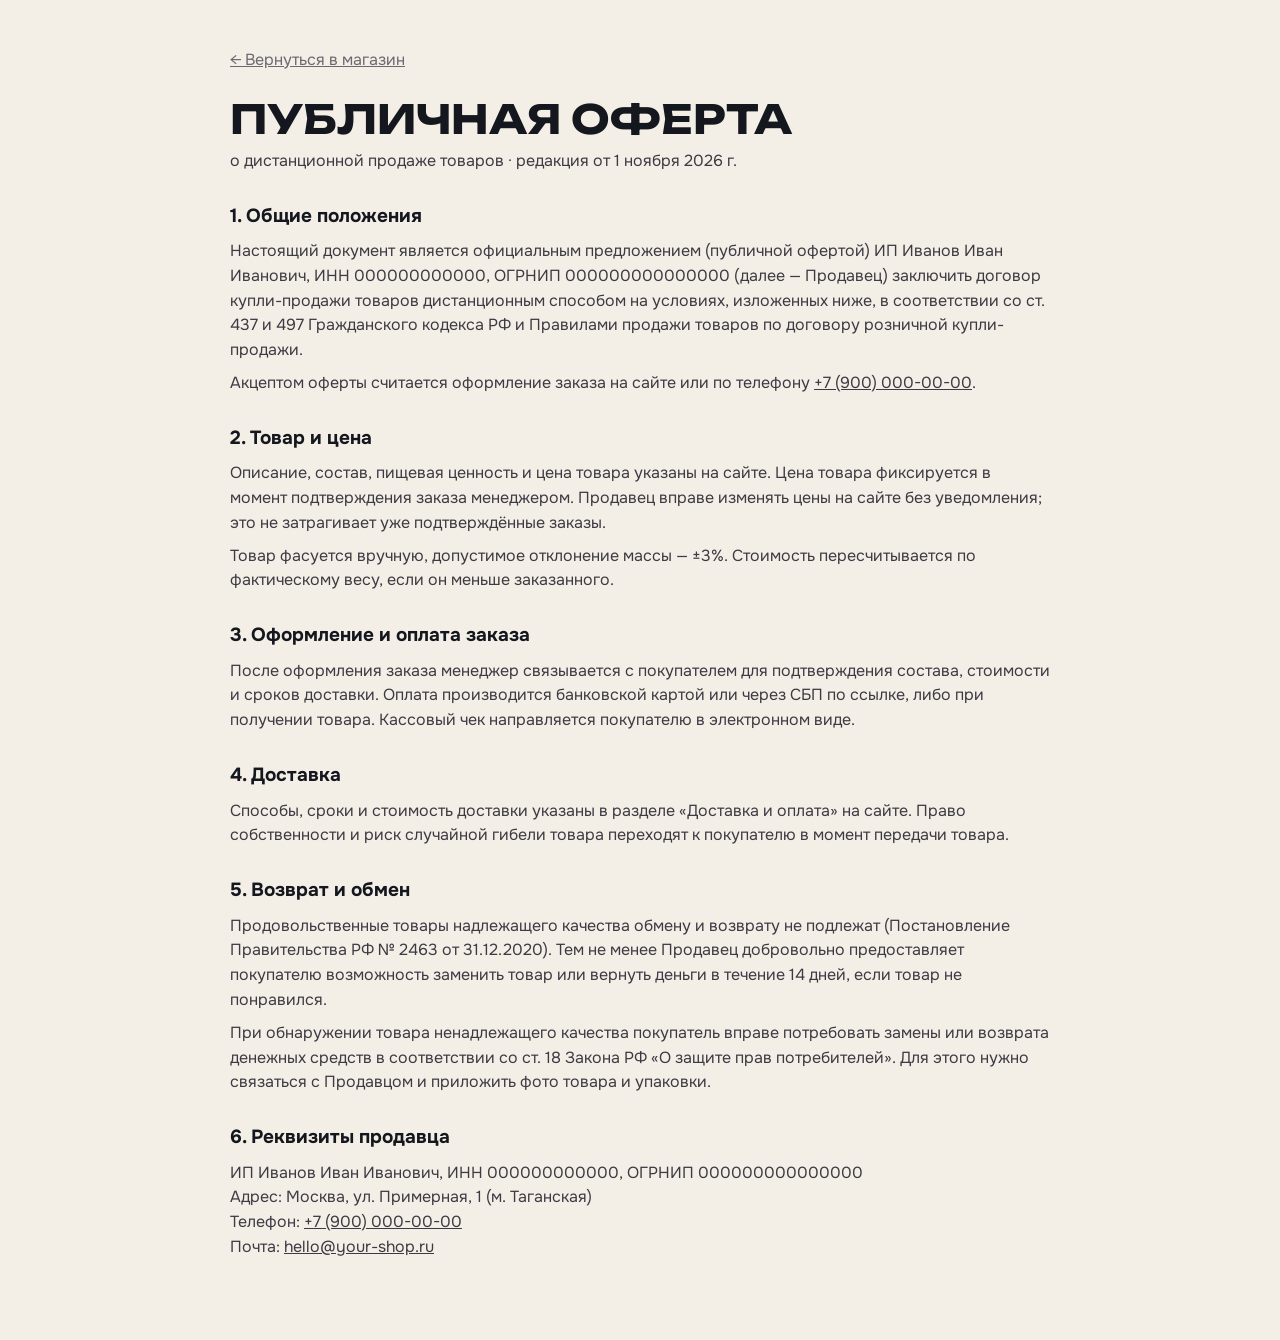
==== offer.html @ ad1f473f "Add files via upload" ====
<!doctype html>
<html lang="ru">
<head>
  <meta charset="utf-8">
  <meta name="viewport" content="width=device-width, initial-scale=1">
  <title>Публичная оферта — Cosmo</title>
  <link href="https://fonts.googleapis.com/css2?family=Unbounded:wght@700&family=Onest:wght@400;600;700&display=swap" rel="stylesheet">
  <link rel="stylesheet" href="style.css">
</head>
<body>
  <main class="doc container container--narrow">
    <a class="back" href="index.html">← Вернуться в магазин</a>
    <h1>Публичная оферта</h1>
    <p class="muted">о дистанционной продаже товаров · редакция от 1 ноября 2026 г.</p>

    <h2>1. Общие положения</h2>
    <p>Настоящий документ является официальным предложением (публичной офертой) <span data-shop="legal"></span> (далее — Продавец) заключить договор купли-продажи товаров дистанционным способом на условиях, изложенных ниже, в соответствии со ст. 437 и 497 Гражданского кодекса РФ и Правилами продажи товаров по договору розничной купли-продажи.</p>
    <p>Акцептом оферты считается оформление заказа на сайте или по телефону <a data-shop="phone" data-shop-href="phoneHref"></a>.</p>

    <h2>2. Товар и цена</h2>
    <p>Описание, состав, пищевая ценность и цена товара указаны на сайте. Цена товара фиксируется в момент подтверждения заказа менеджером. Продавец вправе изменять цены на сайте без уведомления; это не затрагивает уже подтверждённые заказы.</p>
    <p>Товар фасуется вручную, допустимое отклонение массы — ±3%. Стоимость пересчитывается по фактическому весу, если он меньше заказанного.</p>

    <h2>3. Оформление и оплата заказа</h2>
    <p>После оформления заказа менеджер связывается с покупателем для подтверждения состава, стоимости и сроков доставки. Оплата производится банковской картой или через СБП по ссылке, либо при получении товара. Кассовый чек направляется покупателю в электронном виде.</p>

    <h2>4. Доставка</h2>
    <p>Способы, сроки и стоимость доставки указаны в разделе «Доставка и оплата» на сайте. Право собственности и риск случайной гибели товара переходят к покупателю в момент передачи товара.</p>

    <h2>5. Возврат и обмен</h2>
    <p>Продовольственные товары надлежащего качества обмену и возврату не подлежат (Постановление Правительства РФ № 2463 от 31.12.2020). Тем не менее Продавец добровольно предоставляет покупателю возможность заменить товар или вернуть деньги в течение 14 дней, если товар не понравился.</p>
    <p>При обнаружении товара ненадлежащего качества покупатель вправе потребовать замены или возврата денежных средств в соответствии со ст. 18 Закона РФ «О защите прав потребителей». Для этого нужно связаться с Продавцом и приложить фото товара и упаковки.</p>

    <h2>6. Реквизиты продавца</h2>
    <p><span data-shop="legal"></span><br>Адрес: <span data-shop="address"></span><br>Телефон: <a data-shop="phone" data-shop-href="phoneHref"></a><br>Почта: <a data-shop="email" data-shop-href="email"></a></p>
  </main>
  <script src="shop.js"></script>
</body>
</html>
---- style.css ----
/* Cosmo: ночное небо на первом экране и в акцентных блоках, тёплый кремовый фон для каталога,
   цвет кураги — единственный яркий акцент. Буквы «О» в названии — планеты-фотографии. */
:root {
  --space: #0b0d18;
  --space-2: #161a2c;
  --cream: #f4efe6;
  --cream-2: #ebe3d5;
  --paper: #fffdf9;
  --ink: #15171f;
  --muted: #6b6871;
  --muted-on-space: #a4a6b8;
  --line: #ddd3c2;
  --line-on-space: rgba(244, 239, 230, .14);
  --accent: #f08a24;
  --accent-deep: #d8700c;
  --accent-ink: #231202;
  --danger: #c2412d;
  --display: Unbounded, "Arial Black", Arial, sans-serif;
  --body: Onest, "Segoe UI", Arial, sans-serif;
  --radius: 18px;
  --shadow: 0 1px 2px rgba(21, 23, 31, .05), 0 10px 30px rgba(21, 23, 31, .07);
}

* { box-sizing: border-box; margin: 0; padding: 0; }
html { scroll-behavior: smooth; scroll-padding-top: 80px; }
body { font-family: var(--body); background: var(--cream); color: var(--ink); line-height: 1.55; -webkit-font-smoothing: antialiased; }
a { color: inherit; }
button, input, select, textarea { font: inherit; color: inherit; }
img { max-width: 100%; display: block; }
h1, h2, h3 { text-wrap: balance; }
.container { width: min(1240px, 100% - 32px); margin-inline: auto; }
.container--narrow { width: min(820px, 100% - 32px); }
.muted { color: var(--muted); }
.eyebrow { font-family: var(--display); font-size: 11px; font-weight: 700; letter-spacing: .16em; text-transform: uppercase; color: var(--accent-deep); margin-bottom: 14px; }
.h-display { font-family: var(--display); font-weight: 700; text-transform: uppercase; letter-spacing: -.02em; line-height: 1.02; font-size: clamp(30px, 4.6vw, 60px); margin-bottom: 32px; }
.hint { font-size: 13px; color: var(--muted); text-align: center; }
.hint--left { text-align: left; margin-top: 6px; }
:focus-visible { outline: 2px solid var(--accent); outline-offset: 3px; }

/* Кнопки и поля */
.btn { display: inline-flex; align-items: center; justify-content: center; gap: 8px; padding: 15px 26px; border-radius: 999px; border: 1.5px solid transparent; font-family: var(--display); font-size: 13px; font-weight: 700; letter-spacing: .04em; text-transform: uppercase; cursor: pointer; text-decoration: none; transition: background .2s, color .2s, border-color .2s, transform .2s; }
.btn:active { transform: scale(.98); }
.btn--accent, .btn--primary { background: var(--accent); color: var(--accent-ink); }
.btn--accent:hover, .btn--primary:hover { background: var(--accent-deep); color: #fff; }
.btn--accent:disabled, .btn--primary:disabled { opacity: .45; cursor: not-allowed; }
.btn--line { border-color: var(--line-on-space); color: var(--cream); }
.btn--line:hover { border-color: var(--cream); }
.btn--dark { background: var(--ink); color: var(--cream); }
.btn--dark:hover { background: var(--space-2); }
.btn--sm { padding: 10px 16px; font-size: 11px; }
.btn--block { width: 100%; }
.icon-btn { border: 0; background: var(--cream-2); width: 38px; height: 38px; border-radius: 50%; cursor: pointer; font-size: 14px; }
.icon-btn:hover { background: var(--line); }
.input { width: 100%; padding: 12px 14px; border: 1.5px solid var(--line); border-radius: 12px; background: var(--paper); outline: none; font-weight: 500; transition: border-color .2s; }
.input:focus { border-color: var(--ink); }
.input.invalid { border-color: var(--danger); }

/* Звёздное небо — несколько слоёв точек, без картинок */
.stars { position: absolute; inset: 0; pointer-events: none; opacity: .8;
  background-image:
    radial-gradient(1.2px 1.2px at 12% 18%, #fff 50%, transparent 51%),
    radial-gradient(1px 1px at 28% 72%, #fff 50%, transparent 51%),
    radial-gradient(1.4px 1.4px at 44% 34%, #ffe7c9 50%, transparent 51%),
    radial-gradient(1px 1px at 63% 12%, #fff 50%, transparent 51%),
    radial-gradient(1.6px 1.6px at 78% 58%, #fff 50%, transparent 51%),
    radial-gradient(1px 1px at 91% 26%, #ffe7c9 50%, transparent 51%),
    radial-gradient(1px 1px at 6% 88%, #fff 50%, transparent 51%),
    radial-gradient(1.2px 1.2px at 52% 92%, #fff 50%, transparent 51%);
  background-size: 420px 420px; animation: twinkle 6s ease-in-out infinite alternate; }
@keyframes twinkle { to { opacity: .45; } }

/* Шапка */
.header { position: sticky; top: 0; z-index: 20; background: rgba(11, 13, 24, .88); backdrop-filter: blur(12px); color: var(--cream); border-bottom: 1px solid var(--line-on-space); }
.header__inner { display: flex; align-items: center; gap: 28px; height: 70px; }
.logo { display: flex; align-items: center; gap: 10px; font-family: var(--display); font-weight: 900; font-size: 22px; letter-spacing: -.02em; text-decoration: none; text-transform: uppercase; }
.logo svg { width: 30px; height: 30px; color: var(--accent); }
.nav { display: flex; gap: 26px; margin-left: auto; font-family: var(--display); font-size: 11px; font-weight: 700; letter-spacing: .1em; text-transform: uppercase; }
.nav a { text-decoration: none; color: var(--muted-on-space); transition: color .2s; }
.nav a:hover { color: var(--cream); }
.header__tg { display: grid; place-items: center; width: 42px; height: 42px; border-radius: 50%; border: 1.5px solid var(--line-on-space); color: var(--cream); }
.header__tg:hover { border-color: var(--cream); }
.header__tg svg { width: 18px; height: 18px; }
.cart-btn { position: relative; padding: 12px 20px; border-radius: 999px; border: 0; background: var(--accent); color: var(--accent-ink); font-family: var(--display); font-size: 12px; font-weight: 700; letter-spacing: .04em; text-transform: uppercase; cursor: pointer; white-space: nowrap; }
.cart-btn:hover { background: var(--accent-deep); color: #fff; }
.cart-btn__count { position: absolute; top: -6px; right: -6px; min-width: 22px; height: 22px; padding: 0 6px; border-radius: 11px; background: var(--cream); color: var(--ink); font-size: 11px; display: grid; place-items: center; }
.cart-btn__count[hidden] { display: none; }
.cart-btn.bump { animation: bump .35s; }
@keyframes bump { 50% { transform: scale(1.08); } }

/* Первый экран */
.hero { position: relative; overflow: hidden; background: radial-gradient(ellipse 70% 60% at 50% 45%, #1d2140 0%, var(--space) 70%); color: var(--cream); padding-block: 56px 64px; }
.hero__inner { position: relative; display: flex; flex-direction: column; align-items: center; text-align: center; }
.hero__kicker { font-family: var(--display); font-size: 12px; font-weight: 700; letter-spacing: .2em; text-transform: uppercase; color: var(--accent); }
.hero__word { font-family: var(--display); font-weight: 900; font-size: clamp(56px, 19vw, 280px); line-height: .9; letter-spacing: -.05em; display: flex; align-items: center; justify-content: center; margin: 18px 0 6px; }
.planet { position: relative; display: inline-block; width: .78em; height: .78em; margin: 0 .03em; }
.planet img { width: 100%; height: 100%; object-fit: cover; border-radius: 50%; box-shadow: inset -.08em -.08em .2em rgba(0, 0, 0, .5), 0 0 .3em rgba(240, 138, 36, .35); }
.planet::after { content: ''; position: absolute; inset: 0; border-radius: 50%; background: radial-gradient(circle at 32% 28%, rgba(255, 255, 255, .28), transparent 45%), radial-gradient(circle at 70% 75%, rgba(0, 0, 0, .45), transparent 60%); }
.orbit { position: absolute; left: 50%; top: 50%; width: 1.5em; height: .42em; border: 2px solid rgba(244, 239, 230, .5); border-radius: 50%; transform: translate(-50%, -50%) rotate(-18deg); pointer-events: none; }
.orbit::before { content: ''; position: absolute; width: .08em; height: .08em; border-radius: 50%; background: var(--accent); box-shadow: 0 0 .1em var(--accent); top: -.04em; left: 50%; animation: moon 7s linear infinite; offset-path: ellipse(50% 50% at 50% 50%); offset-distance: 0%; }
.planet--b .orbit { transform: translate(-50%, -50%) rotate(16deg); }
.planet--b .orbit::before { animation-duration: 9s; animation-direction: reverse; }
@keyframes moon { to { offset-distance: 100%; } }
.planet--a { animation: drift 8s ease-in-out infinite; }
.planet--b { animation: drift 8s ease-in-out -4s infinite; }
@keyframes drift { 50% { transform: translateY(-.04em) rotate(4deg); } }
.hero__outline { font-family: var(--display); font-weight: 700; text-transform: uppercase; font-size: clamp(22px, 5.4vw, 72px); line-height: 1; letter-spacing: -.01em; color: transparent; -webkit-text-stroke: 1.5px rgba(244, 239, 230, .85); }
.hero__bottom { display: grid; grid-template-columns: 1.2fr 1fr; gap: 40px; align-items: end; width: 100%; margin-top: 56px; text-align: left; }
.hero__lead { color: var(--muted-on-space); font-size: 17px; max-width: 520px; }
.hero__actions { display: flex; flex-wrap: wrap; gap: 12px; justify-content: flex-end; }

/* Бегущая строка */
.ticker { background: var(--accent); color: var(--accent-ink); overflow: hidden; border-block: 1px solid var(--accent-deep); }
.ticker__track { display: flex; width: max-content; animation: ticker 40s linear infinite; }
.ticker span { font-family: var(--display); font-weight: 700; font-size: clamp(16px, 2vw, 22px); text-transform: uppercase; letter-spacing: .02em; padding-block: 14px; white-space: nowrap; }
@keyframes ticker { to { transform: translateX(-50%); } }

/* Секции */
.section { position: relative; padding-block: 96px; }
.section--tight { padding-top: 24px; }
.section--cream { background: var(--cream); }
.section--space { background: var(--space); color: var(--cream); overflow: hidden; }
.section--space .muted { color: var(--muted-on-space); }
.section--space .eyebrow { color: var(--accent); }
.section--accent { background: var(--accent); color: var(--accent-ink); }
.section--accent .eyebrow { color: var(--accent-ink); opacity: .7; }
.section__head { display: flex; justify-content: space-between; align-items: flex-end; gap: 20px; flex-wrap: wrap; }
.section__head .h-display { margin-bottom: 0; }
.tools { display: flex; gap: 10px; flex-wrap: wrap; }
.tools #search { width: 260px; }
.tools #sort { width: 190px; }

/* Разделы-«галактики» */
.worlds { display: grid; grid-template-columns: repeat(3, 1fr); gap: 20px; }
.world { position: relative; display: flex; flex-direction: column; text-align: left; border: 0; padding: 0; background: var(--cream-2); border-radius: var(--radius); overflow: hidden; cursor: pointer; }
.world img { width: 100%; aspect-ratio: 4 / 3; object-fit: cover; transition: transform .5s; }
.world:hover img { transform: scale(1.05); }
.world__body { display: flex; flex-direction: column; gap: 6px; padding: 20px 22px 24px; }
.world__body b { font-family: var(--display); font-size: 20px; text-transform: uppercase; letter-spacing: -.01em; }
.world__body small { color: var(--muted); font-size: 14px; }
.world__arrow { position: absolute; top: 14px; right: 14px; width: 42px; height: 42px; border-radius: 50%; background: var(--cream); display: grid; place-items: center; font-size: 18px; transition: background .2s, color .2s; }
.world:hover .world__arrow { background: var(--accent); color: var(--accent-ink); }

/* Каталог */
.chips { display: flex; gap: 8px; flex-wrap: wrap; margin: 28px 0; }
.chip { padding: 10px 18px; border-radius: 999px; border: 1.5px solid var(--line); background: transparent; font-family: var(--display); font-size: 11px; font-weight: 700; letter-spacing: .06em; text-transform: uppercase; cursor: pointer; transition: .2s; }
.chip:hover { border-color: var(--ink); }
.chip.active { background: var(--ink); border-color: var(--ink); color: var(--cream); }
.grid { display: grid; grid-template-columns: repeat(auto-fill, minmax(260px, 1fr)); gap: 20px; }
.card { background: var(--paper); border-radius: var(--radius); display: flex; flex-direction: column; overflow: hidden; box-shadow: var(--shadow); }
.card__img { position: relative; display: block; border: 0; padding: 0; cursor: pointer; background: var(--cream-2); overflow: hidden; }
.card__img img { width: 100%; aspect-ratio: 1; object-fit: cover; transition: transform .5s; }
.card:hover .card__img img { transform: scale(1.05); }
.tag { position: absolute; top: 12px; left: 12px; padding: 5px 11px; border-radius: 999px; background: var(--paper); font-family: var(--display); font-size: 10px; font-weight: 700; letter-spacing: .06em; text-transform: uppercase; }
.tag--hit { background: var(--accent); color: var(--accent-ink); }
.tag--new { background: var(--space); color: var(--cream); }
.tag--gift { background: var(--paper); color: var(--ink); }
.tag--inline { position: static; align-self: flex-start; margin-bottom: -2px; }
.card__body { padding: 16px 18px 18px; display: flex; flex-direction: column; gap: 10px; flex: 1; }
.card__title { border: 0; background: none; padding: 0; text-align: left; font-size: 17px; font-weight: 700; cursor: pointer; line-height: 1.3; }
.card__title:hover { color: var(--accent-deep); }
.card__origin { font-size: 13px; color: var(--muted); margin-top: -6px; flex: 1; }
.weights { display: flex; gap: 6px; }
.weight { flex: 1; padding: 7px 0; border-radius: 999px; border: 1.5px solid var(--line); background: none; font-size: 13px; font-weight: 600; cursor: pointer; text-align: center; }
.weight:hover { border-color: var(--muted); }
.weight.active { border-color: var(--ink); background: var(--ink); color: var(--cream); }
.weight--static { cursor: default; color: var(--muted); }
.card__foot { display: flex; align-items: center; justify-content: space-between; gap: 10px; }
.price { font-family: var(--display); font-size: 20px; font-weight: 700; line-height: 1.2; font-variant-numeric: tabular-nums; }
.price small { display: block; font-family: var(--body); font-size: 12px; font-weight: 500; color: var(--muted); }
.empty { grid-column: 1 / -1; text-align: center; color: var(--muted); padding: 40px 0; }

/* Как мы работаем — реальная последовательность, поэтому шаги пронумерованы */
.how { display: grid; grid-template-columns: 1fr 1.1fr; gap: 56px; align-items: start; }
.how__lead { font-size: 18px; max-width: 460px; }
.steps { list-style: none; counter-reset: step; display: grid; gap: 4px; }
.steps li { counter-increment: step; display: grid; grid-template-columns: 72px 1fr; gap: 4px 16px; padding: 22px 0; border-top: 1.5px solid rgba(35, 18, 2, .2); }
.steps li::before { content: '0' counter(step); grid-row: span 2; font-family: var(--display); font-size: 40px; font-weight: 900; line-height: 1; }
.steps b { font-family: var(--display); font-size: 18px; text-transform: uppercase; }
.steps span { font-size: 15px; }

/* Цифры */
.stats { display: grid; grid-template-columns: repeat(4, 1fr); gap: 24px; position: relative; }
.stats div { display: flex; flex-direction: column; gap: 8px; padding-top: 20px; border-top: 1px solid var(--line-on-space); }
.stats b { font-family: var(--display); font-size: clamp(32px, 4.4vw, 56px); font-weight: 900; line-height: 1; color: var(--accent); white-space: nowrap; }
.stats span { color: var(--muted-on-space); }
.stats-band { padding-block: 80px; }

/* Подарки */
.split { display: grid; grid-template-columns: 1fr 1fr; gap: 56px; align-items: center; }
.split__img { width: 100%; aspect-ratio: 5 / 4; object-fit: cover; border-radius: var(--radius); background: var(--cream-2); }
.checks { list-style: none; margin: 22px 0 30px; display: grid; gap: 10px; }
.checks li { padding-left: 28px; position: relative; }
.checks li::before { content: ''; position: absolute; left: 2px; top: 7px; width: 11px; height: 11px; border-radius: 50%; background: var(--accent); box-shadow: 0 0 0 4px rgba(240, 138, 36, .2); }

/* Доставка */
.delivery { display: grid; grid-template-columns: repeat(2, 1fr); gap: 20px; }
.delivery__card { background: var(--paper); border-radius: var(--radius); padding: 26px; display: flex; flex-direction: column; gap: 6px; box-shadow: var(--shadow); }
.delivery__card h3 { font-family: var(--display); font-size: 17px; text-transform: uppercase; }
.delivery__card p { color: var(--muted); flex: 1; }
.pay { margin-top: 20px; padding: 26px; border: 1.5px dashed var(--line); border-radius: var(--radius); }
.pay h3 { font-family: var(--display); font-size: 17px; text-transform: uppercase; margin-bottom: 6px; }
.pay p { color: var(--muted); max-width: 820px; }

/* Вопросы */
.faq { border-bottom: 1.5px solid var(--line); }
.faq summary { cursor: pointer; list-style: none; padding: 22px 48px 22px 0; font-weight: 700; font-size: 18px; position: relative; }
.faq summary::-webkit-details-marker { display: none; }
.faq summary::after { content: '+'; position: absolute; right: 0; top: 50%; translate: 0 -50%; width: 34px; height: 34px; border-radius: 50%; border: 1.5px solid var(--line); display: grid; place-items: center; font-size: 20px; font-weight: 400; transition: transform .2s, background .2s; }
.faq[open] summary::after { transform: rotate(45deg); background: var(--accent); border-color: var(--accent); }
.faq p { color: var(--muted); padding-bottom: 22px; max-width: 680px; }

/* Контакты и подвал */
.contacts { position: relative; display: grid; grid-template-columns: 1fr 1fr; gap: 48px; align-items: start; }
.contacts .h-display { margin-bottom: 16px; }
.contacts .btn { margin-top: 28px; }
.contacts__list { list-style: none; display: grid; gap: 14px; }
.contacts__list li { display: grid; grid-template-columns: 140px 1fr; gap: 12px; padding-bottom: 14px; border-bottom: 1px solid var(--line-on-space); }
.contacts__list span { color: var(--muted-on-space); }
.contacts__list a { color: var(--cream); font-weight: 700; }
.footer { background: var(--space); color: var(--muted-on-space); font-size: 13px; padding-block: 0 28px; overflow: hidden; }
.footer__word { font-family: var(--display); font-weight: 900; font-size: clamp(80px, 24vw, 340px); line-height: .8; letter-spacing: -.05em; color: transparent; -webkit-text-stroke: 1.5px rgba(244, 239, 230, .18); text-align: center; margin-bottom: 28px; user-select: none; }
.footer__inner { display: flex; flex-wrap: wrap; justify-content: space-between; gap: 8px 24px; border-top: 1px solid var(--line-on-space); padding-top: 20px; }
.footer a { color: var(--cream); }

/* Корзина */
.overlay { position: fixed; inset: 0; background: rgba(11, 13, 24, .55); z-index: 30; }
.drawer { position: fixed; top: 0; right: 0; bottom: 0; width: min(440px, 100%); background: var(--cream); z-index: 40; display: flex; flex-direction: column; transform: translateX(100%); transition: transform .3s ease; visibility: hidden; }
.drawer.open { transform: none; visibility: visible; }
.drawer__head { display: flex; justify-content: space-between; align-items: center; padding: 20px; border-bottom: 1px solid var(--line); }
.drawer__head h2 { font-family: var(--display); font-size: 22px; text-transform: uppercase; }
.free-ship { padding: 14px 20px; font-size: 14px; color: var(--muted); }
.free-ship__bar { height: 5px; border-radius: 3px; background: var(--line); margin-top: 8px; overflow: hidden; }
.free-ship__bar i { display: block; height: 100%; background: var(--accent); transition: width .3s; }
.cart-list { list-style: none; flex: 1; overflow-y: auto; padding: 0 20px; }
.cart-item { display: grid; grid-template-columns: 64px 1fr auto; gap: 14px; align-items: center; padding: 14px 0; border-bottom: 1px solid var(--line); }
.cart-item__img { width: 64px; height: 64px; border-radius: 50%; object-fit: cover; background: var(--cream-2); }
.cart-item__title { font-weight: 700; line-height: 1.3; }
.cart-item__meta { font-size: 13px; color: var(--muted); }
.qty { display: flex; align-items: center; gap: 8px; margin-top: 6px; }
.qty span { min-width: 18px; text-align: center; font-weight: 700; }
.qty button { width: 28px; height: 28px; border-radius: 50%; border: 1.5px solid var(--line); background: var(--paper); cursor: pointer; font-weight: 700; }
.cart-item__price { font-weight: 800; text-align: right; white-space: nowrap; }
.cart-item__remove { display: block; margin: 6px 0 0 auto; border: 0; background: none; color: var(--muted); font-size: 12px; cursor: pointer; text-decoration: underline; }
.cart-empty { text-align: center; color: var(--muted); padding: 60px 0; }
.drawer__foot { padding: 20px; border-top: 1px solid var(--line); display: grid; gap: 10px; }
.total { display: flex; justify-content: space-between; align-items: baseline; font-size: 17px; }
.total b { font-family: var(--display); font-size: 22px; }

/* Модальные окна */
.modal { position: fixed; inset: 0; z-index: 50; background: rgba(11, 13, 24, .6); display: grid; place-items: center; padding: 16px; overflow-y: auto; }
.modal[hidden] { display: none; }
.modal__box { position: relative; background: var(--cream); border-radius: 24px; padding: 28px; width: min(500px, 100%); display: flex; flex-direction: column; gap: 14px; }
.modal__box--wide { width: min(940px, 100%); padding: 0; overflow: hidden; }
.modal__box h2 { font-family: var(--display); font-size: 24px; text-transform: uppercase; letter-spacing: -.01em; line-height: 1.1; }
.modal__close { position: absolute; top: 14px; right: 14px; z-index: 1; }
.pm { display: grid; grid-template-columns: 1fr 1fr; }
.pm__img { width: 100%; height: 100%; min-height: 320px; object-fit: cover; background: var(--cream-2); }
.pm__info { padding: 34px 30px 30px; display: flex; flex-direction: column; gap: 12px; }
.pm__info h2 { padding-right: 32px; }
.pm__info .card__origin { margin-top: -6px; flex: 0; }
.specs { display: grid; grid-template-columns: auto 1fr; gap: 6px 16px; font-size: 14px; }
.specs dt { color: var(--muted); }
.nutrition { display: grid; grid-template-columns: repeat(4, 1fr); gap: 8px; text-align: center; }
.nutrition div { background: var(--cream-2); border-radius: 12px; padding: 10px 4px; }
.nutrition b { display: block; font-family: var(--display); font-size: 17px; }
.nutrition span { font-size: 12px; color: var(--muted); }

.field { display: flex; flex-direction: column; gap: 6px; font-weight: 600; font-size: 14px; border: 0; }
.field[hidden] { display: none; }
.field legend { margin-bottom: 6px; }
.field__link { font-size: 13px; font-weight: 600; color: var(--accent-deep); }
.field__link[hidden] { display: none; }
.radio { display: grid; grid-template-columns: auto 1fr auto; align-items: center; gap: 10px; padding: 12px 14px; border: 1.5px solid var(--line); border-radius: 14px; margin-bottom: 6px; cursor: pointer; font-weight: 500; }
.radio:has(input:checked) { border-color: var(--ink); background: var(--paper); }
.radio input { accent-color: var(--accent-deep); width: 18px; height: 18px; }
.radio b { display: block; font-size: 15px; }
.radio small { color: var(--muted); }
.radio em { font-style: normal; font-weight: 700; font-size: 14px; }
.summary { background: var(--cream-2); border-radius: 14px; padding: 14px 16px; font-size: 14px; }
.summary div { display: flex; justify-content: space-between; padding: 2px 0; }
.summary .summary__total { font-weight: 800; font-size: 17px; border-top: 1px solid var(--line); margin-top: 6px; padding-top: 8px; }
.consent { display: flex; gap: 10px; align-items: flex-start; font-size: 13px; color: var(--muted); cursor: pointer; padding: 4px; border-radius: 8px; }
.consent input { accent-color: var(--accent-deep); width: 18px; height: 18px; flex-shrink: 0; margin-top: 1px; }
.consent.invalid { outline: 1.5px solid var(--danger); }
.form-error { color: var(--danger); font-size: 14px; font-weight: 600; }
.success { text-align: center; padding: 16px 0; display: flex; flex-direction: column; align-items: center; gap: 12px; }
.success svg { width: 64px; height: 64px; fill: none; stroke: var(--accent-deep); stroke-width: 1.6; stroke-linecap: round; stroke-linejoin: round; }
.success p { color: var(--muted); margin-bottom: 8px; }

/* Служебное */
.demo-bar { background: var(--accent); color: var(--accent-ink); font-size: 13px; font-weight: 600; text-align: center; padding: 8px 16px; }
.demo-bar a { color: var(--accent-ink); }
.skip-link { position: absolute; left: 16px; top: -60px; z-index: 100; background: var(--ink); color: var(--cream); padding: 10px 16px; border-radius: 8px; font-weight: 700; }
.skip-link:focus { top: 12px; }
img.img-error { visibility: hidden; }
.card__img:has(.img-error), .pm__img.img-error { background: var(--cream-2); }

.mobile-cart { display: none; }
.toast { position: fixed; left: 50%; bottom: 24px; transform: translate(-50%, 16px); opacity: 0; visibility: hidden; background: var(--ink); color: var(--cream); padding: 12px 20px; border-radius: 999px; font-weight: 600; font-size: 14px; z-index: 60; transition: transform .25s, opacity .25s, visibility .25s; pointer-events: none; width: max-content; max-width: calc(100% - 32px); text-align: center; }
.toast.show { transform: translate(-50%, 0); opacity: 1; visibility: visible; }

/* Юридические страницы */
.doc { padding: 48px 0 72px; }
.doc h1 { font-family: var(--display); font-size: clamp(26px, 4vw, 40px); text-transform: uppercase; margin-bottom: 8px; line-height: 1.1; }
.doc h2 { font-size: 19px; font-weight: 700; margin: 28px 0 8px; }
.doc p, .doc li { color: #3d3a44; margin-bottom: 8px; }
.doc ul { padding-left: 22px; }
.doc .back { display: inline-block; margin-bottom: 24px; color: var(--muted); }
.notfound { min-height: 70vh; display: flex; flex-direction: column; justify-content: center; align-items: flex-start; gap: 8px; }
.notfound .btn { margin-top: 16px; }

@media (prefers-reduced-motion: reduce) {
  *, *::before, *::after { transition: none !important; animation: none !important; scroll-behavior: auto !important; }
}

/* Адаптив */
@media (max-width: 1060px) {
  .nav { display: none; }
  .header__inner { justify-content: space-between; }
  .header__tg { margin-left: auto; }
}
@media (max-width: 860px) {
  .section { padding-block: 64px; }
  .section--tight { padding-top: 16px; }
  .hero { padding-block: 40px 48px; }
  .hero__bottom { grid-template-columns: 1fr; gap: 24px; margin-top: 36px; text-align: center; justify-items: center; }
  .hero__actions { justify-content: center; }
  .worlds { grid-template-columns: 1fr; }
  .world { flex-direction: row; align-items: center; }
  .world img { width: 120px; aspect-ratio: 1; flex-shrink: 0; }
  .world__arrow { position: static; margin-right: 16px; flex-shrink: 0; }
  .world__body { flex: 1; min-width: 0; }
  .how, .split, .contacts, .pm { grid-template-columns: 1fr; gap: 32px; }
  .stats { grid-template-columns: repeat(2, 1fr); }
  .delivery { grid-template-columns: 1fr; }
  .pm__img { min-height: 0; aspect-ratio: 16 / 10; }
  .tools, .tools #search, .tools #sort { width: 100%; }
  .mobile-cart:not([hidden]) { position: fixed; left: 12px; right: 12px; bottom: 12px; z-index: 25; display: flex; justify-content: space-between; align-items: center; padding: 15px 20px; border: 0; border-radius: 999px; background: var(--accent); color: var(--accent-ink); font-weight: 600; box-shadow: 0 10px 30px rgba(11, 13, 24, .35); cursor: pointer; }
  body:has(.mobile-cart:not([hidden])) .footer { padding-bottom: 92px; }
  body:has(.mobile-cart:not([hidden])) .toast { bottom: 84px; }
}
@media (max-width: 520px) {
  .header__inner { gap: 10px; height: 62px; }
  .logo { font-size: 19px; }
  .cart-btn { padding: 11px 14px; }
  .hero__outline { -webkit-text-stroke-width: 1px; }
  .hero__actions .btn { width: 100%; }
  .world img { width: 96px; }
  .world__body b { font-size: 16px; }
  .grid { grid-template-columns: 1fr 1fr; gap: 12px; }
  .card__body { padding: 12px; }
  .card__title { font-size: 15px; }
  .weights { flex-wrap: wrap; }
  .weight { flex: 1 1 40%; }
  .card__foot { flex-direction: column; align-items: stretch; }
  .card .btn--sm { width: 100%; }
  .tag { top: 8px; left: 8px; font-size: 9px; }
  .price { font-size: 17px; }
  .steps li { grid-template-columns: 52px 1fr; }
  .steps li::before { font-size: 30px; }
  .stats { gap: 16px; }
  .contacts__list li { grid-template-columns: 1fr; gap: 2px; }
  .modal__box { padding: 22px 18px; }
  .modal__box--wide { padding: 0; }
  .pm__info { padding: 22px 18px; }
  .nutrition b { font-size: 14px; }
}
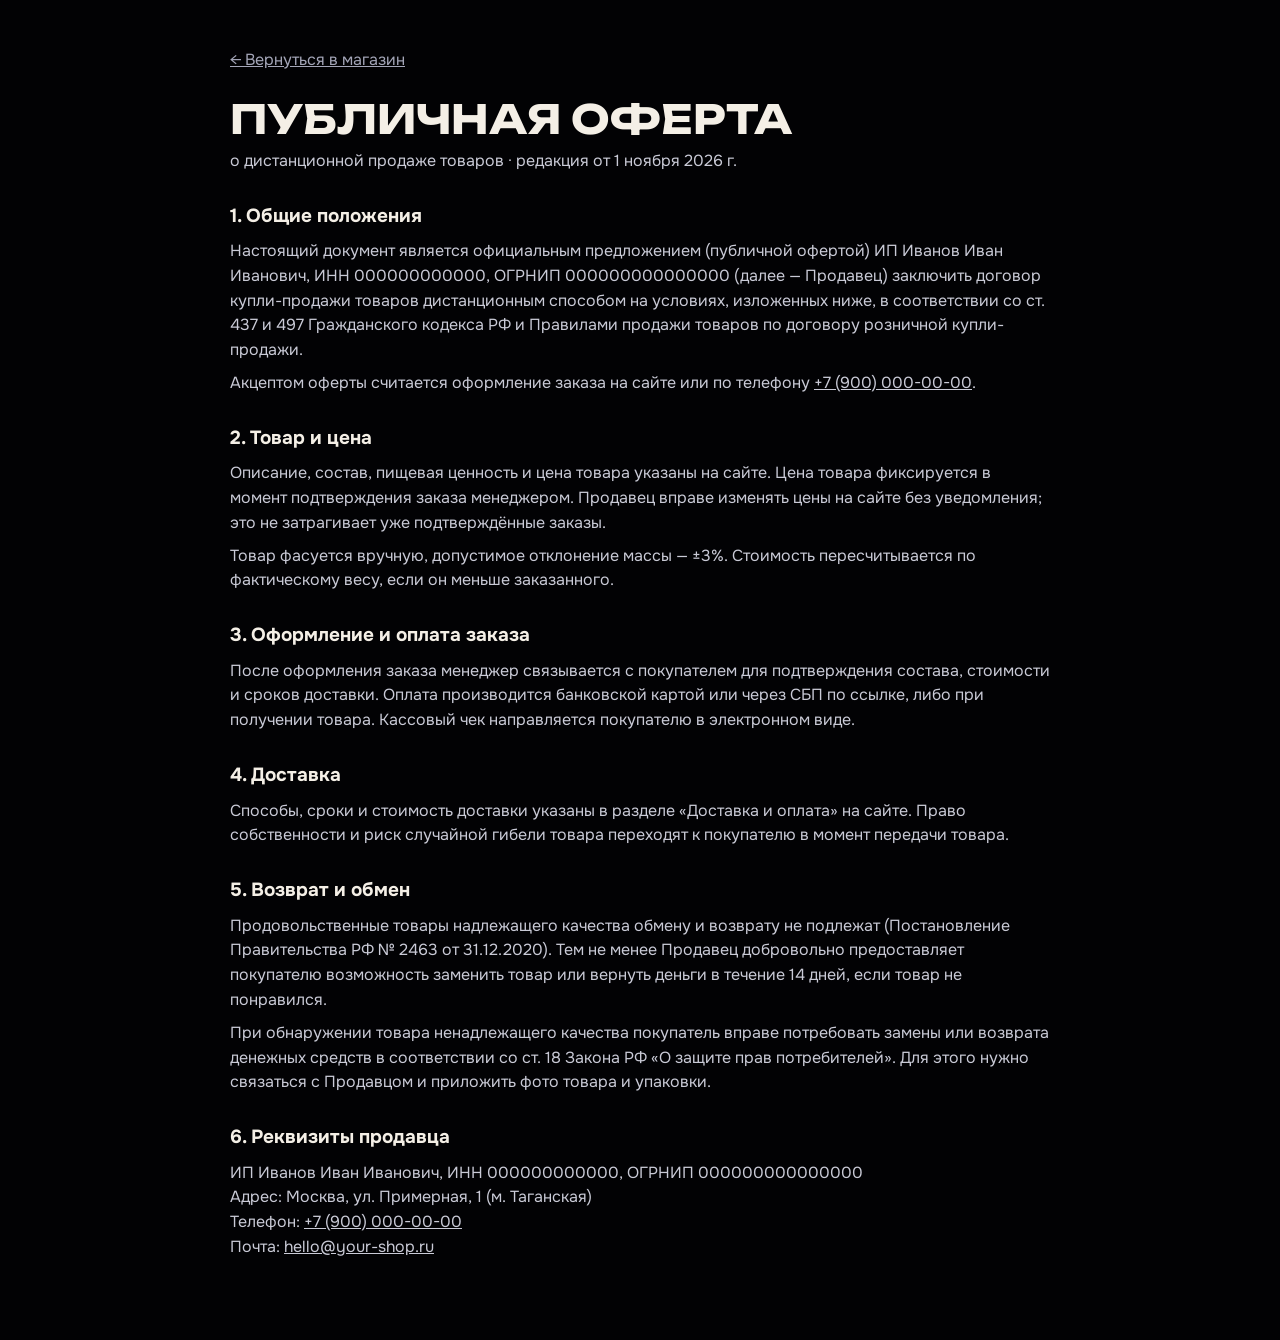
==== commit b6378cac: "Add files via upload" ====
--- a/offer.html
+++ b/offer.html
@@ -5,7 +5,8 @@
   <meta name="viewport" content="width=device-width, initial-scale=1">
   <title>Публичная оферта — Cosmo</title>
   <link href="https://fonts.googleapis.com/css2?family=Unbounded:wght@700&family=Onest:wght@400;600;700&display=swap" rel="stylesheet">
-  <link rel="stylesheet" href="style.css">
+  <script>try{if(localStorage.getItem("cosmo-theme")==="day")document.documentElement.dataset.theme="day"}catch(e){}</script>
+  <link rel="stylesheet" href="style.css?v=30">
 </head>
 <body>
   <main class="doc container container--narrow">
@@ -34,6 +35,6 @@
     <h2>6. Реквизиты продавца</h2>
     <p><span data-shop="legal"></span><br>Адрес: <span data-shop="address"></span><br>Телефон: <a data-shop="phone" data-shop-href="phoneHref"></a><br>Почта: <a data-shop="email" data-shop-href="email"></a></p>
   </main>
-  <script src="shop.js"></script>
+  <script src="shop.js?v=30"></script>
 </body>
 </html>
--- a/style.css
+++ b/style.css
@@ -1,367 +1,543 @@
-/* Cosmo: ночное небо на первом экране и в акцентных блоках, тёплый кремовый фон для каталога,
-   цвет кураги — единственный яркий акцент. Буквы «О» в названии — планеты-фотографии. */
-:root {
-  --space: #0b0d18;
-  --space-2: #161a2c;
-  --cream: #f4efe6;
-  --cream-2: #ebe3d5;
-  --paper: #fffdf9;
-  --ink: #15171f;
-  --muted: #6b6871;
-  --muted-on-space: #a4a6b8;
-  --line: #ddd3c2;
-  --line-on-space: rgba(244, 239, 230, .14);
-  --accent: #f08a24;
-  --accent-deep: #d8700c;
-  --accent-ink: #231202;
-  --danger: #c2412d;
-  --display: Unbounded, "Arial Black", Arial, sans-serif;
-  --body: Onest, "Segoe UI", Arial, sans-serif;
-  --radius: 18px;
-  --shadow: 0 1px 2px rgba(21, 23, 31, .05), 0 10px 30px rgba(21, 23, 31, .07);
+/* Cosmo: весь сайт — ночной космос, без светлых участков. Карточки и окна — тёмное «стекло»,
+   цвет кураги — единственный яркий акцент. Буквы «О» в названии — живые планеты. */
+:root {
+  color-scheme: dark; /* системные элементы (список сортировки, галочки, прокрутка) тоже тёмные */
+  --space: #020204;
+  --space-2: #0a0a10;
+  --cream: #f4efe6;      /* светлый текст на тёмном */
+  --cream-2: #17171c;    /* второстепенная тёмная поверхность */
+  --paper: #0e0e12;      /* карточки, поля, окна */
+  --ink: #f4efe6;        /* основной текст */
+  --muted: #a4a6b8;
+  --muted-on-space: #a4a6b8;
+  --line: rgba(244, 239, 230, .16);
+  --line-on-space: rgba(244, 239, 230, .14);
+  --accent: #f08a24;
+  --accent-deep: #d8700c;
+  --accent-ink: #231202;
+  --danger: #ff6b55;
+  --display: Unbounded, "Arial Black", Arial, sans-serif;
+  --body: Onest, "Segoe UI", Arial, sans-serif;
+  --radius: 18px;
+  --shadow: 0 1px 2px rgba(0, 0, 0, .3), 0 12px 34px rgba(0, 0, 0, .4);
+}
+
+* { box-sizing: border-box; margin: 0; padding: 0; }
+html { scroll-behavior: smooth; scroll-padding-top: 80px; }
+body { font-family: var(--body); background: var(--space); color: var(--ink); line-height: 1.55; -webkit-font-smoothing: antialiased; }
+select option { background: var(--paper); color: var(--ink); }
+a { color: inherit; }
+button, input, select, textarea { font: inherit; color: inherit; }
+img { max-width: 100%; display: block; }
+h1, h2, h3 { text-wrap: balance; }
+.container { width: min(1240px, 100% - 32px); margin-inline: auto; }
+.container--narrow { width: min(820px, 100% - 32px); }
+.muted { color: var(--muted); }
+.eyebrow { font-family: var(--display); font-size: 11px; font-weight: 700; letter-spacing: .16em; text-transform: uppercase; color: var(--accent); margin-bottom: 14px; }
+.h-display { font-family: var(--display); font-weight: 700; text-transform: uppercase; letter-spacing: -.02em; line-height: 1.02; font-size: clamp(30px, 4.6vw, 60px); margin-bottom: 32px; }
+.hint { font-size: 13px; color: var(--muted); text-align: center; }
+.hint--left { text-align: left; margin-top: 6px; }
+:focus-visible { outline: 2px solid var(--accent); outline-offset: 3px; }
+
+/* Кнопки и поля */
+.btn { display: inline-flex; align-items: center; justify-content: center; gap: 8px; padding: 15px 26px; border-radius: 999px; border: 1.5px solid transparent; font-family: var(--display); font-size: 13px; font-weight: 700; letter-spacing: .04em; text-transform: uppercase; cursor: pointer; text-decoration: none; transition: background .2s, color .2s, border-color .2s, transform .2s; }
+.btn:active { transform: scale(.98); }
+.btn--accent, .btn--primary { background: var(--accent); color: var(--accent-ink); }
+.btn--accent:hover, .btn--primary:hover { background: var(--accent-deep); color: #fff; }
+.btn--accent:disabled, .btn--primary:disabled { opacity: .45; cursor: not-allowed; }
+.btn--line { border-color: var(--line-on-space); color: var(--cream); }
+.btn--line:hover { border-color: var(--cream); }
+.btn--dark { background: var(--cream-2); color: var(--cream); border-color: var(--line); }
+.btn--dark:hover { border-color: var(--cream); }
+.btn--sm { padding: 10px 16px; font-size: 11px; }
+.btn--block { width: 100%; }
+.icon-btn { border: 0; background: var(--cream-2); width: 38px; height: 38px; border-radius: 50%; cursor: pointer; font-size: 14px; }
+.icon-btn:hover { background: var(--line); }
+.input { width: 100%; padding: 12px 14px; border: 1.5px solid var(--line); border-radius: 12px; background: var(--paper); outline: none; font-weight: 500; transition: border-color .2s; }
+.input:focus { border-color: var(--ink); }
+.input.invalid { border-color: var(--danger); }
+
+/* Звёздное небо — несколько слоёв точек, без картинок */
+.stars { position: absolute; inset: 0; pointer-events: none; opacity: .8;
+  background-image:
+    radial-gradient(1.2px 1.2px at 12% 18%, #fff 50%, transparent 51%),
+    radial-gradient(1px 1px at 28% 72%, #fff 50%, transparent 51%),
+    radial-gradient(1.4px 1.4px at 44% 34%, #ffe7c9 50%, transparent 51%),
+    radial-gradient(1px 1px at 63% 12%, #fff 50%, transparent 51%),
+    radial-gradient(1.6px 1.6px at 78% 58%, #fff 50%, transparent 51%),
+    radial-gradient(1px 1px at 91% 26%, #ffe7c9 50%, transparent 51%),
+    radial-gradient(1px 1px at 6% 88%, #fff 50%, transparent 51%),
+    radial-gradient(1.2px 1.2px at 52% 92%, #fff 50%, transparent 51%);
+  background-size: 420px 420px; animation: twinkle 6s ease-in-out infinite alternate; }
+@keyframes twinkle { to { opacity: .45; } }
+
+/* Шапка */
+.header { position: sticky; top: 0; z-index: 20; background: rgba(2, 2, 4, .9); backdrop-filter: blur(12px); color: var(--cream); border-bottom: 1px solid var(--line-on-space); }
+.header__inner { display: flex; align-items: center; gap: 28px; height: 70px; }
+.logo { display: flex; align-items: center; gap: 10px; font-family: var(--display); font-weight: 900; font-size: 22px; letter-spacing: -.02em; text-decoration: none; text-transform: uppercase; }
+.logo svg { width: 40px; height: 40px; color: var(--accent); overflow: visible; }
+.nav { display: flex; gap: 26px; margin-left: auto; font-family: var(--display); font-size: 11px; font-weight: 700; letter-spacing: .1em; text-transform: uppercase; }
+.nav a { text-decoration: none; color: var(--muted-on-space); transition: color .2s; }
+.nav a:hover { color: var(--cream); }
+.header__tg { display: grid; place-items: center; width: 42px; height: 42px; border-radius: 50%; border: 1.5px solid var(--line-on-space); color: var(--cream); }
+.header__tg:hover { border-color: var(--cream); }
+.header__tg svg { width: 18px; height: 18px; }
+.cart-btn { position: relative; padding: 12px 20px; border-radius: 999px; border: 0; background: var(--accent); color: var(--accent-ink); font-family: var(--display); font-size: 12px; font-weight: 700; letter-spacing: .04em; text-transform: uppercase; cursor: pointer; white-space: nowrap; }
+.cart-btn:hover { background: var(--accent-deep); color: #fff; }
+.cart-btn__count { position: absolute; top: -6px; right: -6px; min-width: 22px; height: 22px; padding: 0 6px; border-radius: 11px; background: var(--cream); color: var(--space); font-size: 11px; display: grid; place-items: center; }
+.cart-btn__count[hidden] { display: none; }
+.cart-btn.bump { animation: bump .35s; }
+@keyframes bump { 50% { transform: scale(1.08); } }
+
+/* Первый экран */
+.hero { position: relative; overflow: hidden; background: radial-gradient(ellipse 70% 60% at 50% 45%, #0c0c10 0%, var(--space) 70%); color: var(--cream); padding-block: 56px 64px; }
+.hero__inner { position: relative; display: flex; flex-direction: column; align-items: center; text-align: center; }
+.hero__kicker { font-family: var(--display); font-size: 12px; font-weight: 700; letter-spacing: .2em; text-transform: uppercase; color: var(--accent); }
+.hero__word { font-family: var(--display); font-weight: 900; font-size: clamp(56px, 19vw, 280px); line-height: .9; letter-spacing: -.05em; display: flex; align-items: center; justify-content: center; margin: 18px 0 6px; }
+.planet { position: relative; display: inline-block; width: .78em; height: .78em; margin: 0 .03em; }
+.planet img { width: 100%; height: 100%; object-fit: cover; border-radius: 50%; box-shadow: inset -.08em -.08em .2em rgba(0, 0, 0, .5), 0 0 .3em rgba(240, 138, 36, .35); }
+.planet::after { content: ''; position: absolute; inset: 0; border-radius: 50%; background: radial-gradient(circle at 32% 28%, rgba(255, 255, 255, .28), transparent 45%), radial-gradient(circle at 70% 75%, rgba(0, 0, 0, .45), transparent 60%); }
+.orbit { position: absolute; left: 50%; top: 50%; width: 1.5em; height: .42em; border: 2px solid rgba(244, 239, 230, .5); border-radius: 50%; transform: translate(-50%, -50%) rotate(-18deg); pointer-events: none; }
+.orbit::before { content: ''; position: absolute; width: .08em; height: .08em; border-radius: 50%; background: var(--accent); box-shadow: 0 0 .1em var(--accent); top: -.04em; left: 50%; animation: moon 7s linear infinite; offset-path: ellipse(50% 50% at 50% 50%); offset-distance: 0%; }
+.planet--b .orbit { transform: translate(-50%, -50%) rotate(16deg); }
+.planet--b .orbit::before { animation-duration: 9s; animation-direction: reverse; }
+@keyframes moon { to { offset-distance: 100%; } }
+.planet--a { animation: drift 8s ease-in-out infinite; }
+.planet--b { animation: drift 8s ease-in-out -4s infinite; }
+@keyframes drift { 50% { transform: translateY(-.04em) rotate(4deg); } }
+.hero__outline { font-family: "Russo One", var(--display); font-weight: 400; letter-spacing: .02em; text-transform: uppercase; font-size: clamp(22px, 5.4vw, 72px); line-height: 1; letter-spacing: -.01em; color: transparent; -webkit-text-stroke: 1.5px rgba(244, 239, 230, .85); }
+.hero__bottom { display: flex; justify-content: center; width: 100%; margin-top: 48px; }
+.hero__lead { color: var(--muted-on-space); font-size: 17px; max-width: 520px; }
+.hero__actions { display: flex; flex-wrap: wrap; gap: 12px; justify-content: center; }
+
+/* Бегущая строка */
+.ticker { background: var(--accent); color: var(--accent-ink); overflow: hidden; border-block: 1px solid var(--accent-deep); }
+.ticker__track { display: flex; width: max-content; animation: ticker 40s linear infinite; }
+.ticker span { font-family: var(--display); font-weight: 700; font-size: clamp(16px, 2vw, 22px); text-transform: uppercase; letter-spacing: .02em; padding-block: 14px; white-space: nowrap; }
+@keyframes ticker { to { transform: translateX(-50%); } }
+
+/* Секции */
+.section { position: relative; padding-block: 96px; }
+.section--tight { padding-top: 24px; }
+.section--cream { background: var(--space); }
+.section--space { background: var(--space); color: var(--cream); overflow: hidden; }
+.section--space .muted { color: var(--muted-on-space); }
+.section--space .eyebrow { color: var(--accent); }
+.section--accent { background: var(--accent); color: var(--accent-ink); }
+.section--accent .eyebrow { color: var(--accent-ink); opacity: .7; }
+.section__head { display: flex; justify-content: space-between; align-items: flex-end; gap: 20px; flex-wrap: wrap; }
+.section__head .h-display { margin-bottom: 0; }
+.tools { display: flex; gap: 10px; flex-wrap: wrap; }
+.tools #search { width: 260px; }
+.tools #sort { width: 190px; }
+
+/* Тёмные зоны за разделами, каталогом, подарками, доставкой и вопросами */
+.cosmos-zone { position: relative; background: var(--space); overflow: hidden; }
+.section--cosmos { background: transparent; color: var(--cream); }
+.section--cosmos > .container { position: relative; z-index: 1; }
+.section--cosmos .eyebrow { color: var(--accent); }
+.section--cosmos .empty { color: var(--muted-on-space); }
+.section--cosmos .chip { border-color: rgba(244, 239, 230, .25); color: var(--cream); background: rgba(11, 13, 24, .4); }
+.section--cosmos .chip:hover { border-color: var(--cream); }
+.section--cosmos .chip.active { background: var(--accent); border-color: var(--accent); color: var(--accent-ink); }
+.section--cosmos .card, .section--cosmos .delivery__card { box-shadow: 0 10px 40px rgba(0, 0, 0, .45); }
+/* Карточки поверх звёзд — полупрозрачное тёмное «стекло» */
+.section--cosmos .card, .section--cosmos .world, .section--cosmos .delivery__card {
+  background: rgba(14, 14, 18, .85); backdrop-filter: blur(6px); border: 1px solid var(--line);
+}
+
+/* Светлая зона: разделы и каталог на белом фоне, остальной сайт тёмный.
+   Переопределяем токены — компоненты внутри сами берут светлые цвета */
+.zone-light {
+  color-scheme: light;
+  --space: #ffffff; --space-2: #faf6ef; --paper: #ffffff;
+  --cream: #1d1b26; --cream-2: #f4efe6; --ink: #1d1b26;
+  --muted: #6c6878; --muted-on-space: #6c6878;
+  --line: rgba(29, 27, 38, .13); --line-on-space: rgba(29, 27, 38, .12);
+  --shadow: 0 1px 2px rgba(29, 27, 38, .06), 0 12px 32px rgba(29, 27, 38, .09);
+  background: #ffffff; color: var(--ink);
+}
+.zone-light .stars { display: none; }
+.zone-light .section--cosmos .chip { border-color: var(--line); background: var(--paper); }
+.zone-light .section--cosmos .card, .zone-light .section--cosmos .delivery__card { box-shadow: var(--shadow); }
+.zone-light .section--cosmos .card, .zone-light .section--cosmos .world, .zone-light .section--cosmos .delivery__card { background: var(--paper); backdrop-filter: none; }
+.zone-light .world__arrow { background: rgba(255, 255, 255, .88); }
+
+/* Разделы-«галактики» */
+.worlds { display: grid; grid-template-columns: repeat(3, 1fr); gap: 20px; }
+.world { position: relative; display: flex; flex-direction: column; text-align: left; border: 0; padding: 0; background: var(--cream-2); border-radius: var(--radius); overflow: hidden; cursor: pointer; }
+.world img { width: 100%; aspect-ratio: 4 / 3; object-fit: cover; transition: transform .5s; }
+.world:hover img { transform: scale(1.05); }
+.world__body { display: flex; flex-direction: column; gap: 6px; padding: 20px 22px 24px; }
+.world__body b { font-family: var(--display); font-size: 20px; text-transform: uppercase; letter-spacing: -.01em; }
+.world__body small { color: var(--muted); font-size: 14px; }
+.world__arrow { position: absolute; top: 14px; right: 14px; width: 42px; height: 42px; border-radius: 50%; background: rgba(11, 13, 24, .7); color: var(--cream); display: grid; place-items: center; font-size: 18px; transition: background .2s, color .2s; }
+.world:hover .world__arrow { background: var(--accent); color: var(--accent-ink); }
+
+/* Каталог */
+/* Вкладки каталога: розница / опт */
+.modes { display: inline-flex; gap: 4px; padding: 4px; margin-top: 28px; border-radius: 999px; background: var(--paper); border: 1px solid var(--line); }
+.mode { padding: 12px 22px; border: 0; border-radius: 999px; background: transparent; font-family: var(--display); font-size: 12px; font-weight: 700; letter-spacing: .05em; text-transform: uppercase; cursor: pointer; transition: background .2s, color .2s; }
+.mode:hover { color: var(--accent); }
+.mode.active { background: var(--accent); color: var(--accent-ink); }
+.mode-note { margin-top: 12px; color: var(--muted); font-size: 14px; max-width: 680px; }
+.mode-note + .chips { margin-top: 18px; }
+.tag.tag--opt { background: #2bb673; color: #06210f; }
+
+/* Опт: количество в килограммах */
+.kg { display: flex; align-items: center; gap: 6px; }
+.kg__btn { width: 34px; height: 34px; flex-shrink: 0; border-radius: 50%; border: 1.5px solid var(--line); background: none; font-size: 18px; font-weight: 700; cursor: pointer; }
+.kg__btn:hover { border-color: var(--accent); color: var(--accent); }
+.kg__field { flex: 1; display: flex; align-items: center; gap: 6px; padding: 0 12px; height: 34px; border-radius: 999px; border: 1.5px solid var(--line); background: var(--cream-2); }
+.kg__field:focus-within { border-color: var(--accent); }
+.kg__input { width: 100%; min-width: 0; border: 0; background: none; outline: none; font-weight: 700; text-align: right; -moz-appearance: textfield; }
+.kg__input::-webkit-outer-spin-button, .kg__input::-webkit-inner-spin-button { -webkit-appearance: none; margin: 0; }
+.kg__field span { color: var(--muted); font-size: 13px; }
+.cart-item__opt { display: inline-block; padding: 1px 7px; border-radius: 999px; background: #2bb673; color: #06210f; font-size: 11px; font-weight: 700; text-transform: uppercase; }
+.pm__opt { padding: 10px 14px; border-radius: 12px; background: rgba(43, 182, 115, .12); border: 1px solid rgba(43, 182, 115, .35); font-size: 14px; }
+.field__opt { color: var(--muted); font-weight: 500; }
+.field__note { margin-top: -6px; color: var(--muted); font-size: 13px; }
+
+.chips { display: flex; gap: 8px; flex-wrap: wrap; margin: 28px 0; }
+.chip { padding: 10px 18px; border-radius: 999px; border: 1.5px solid var(--line); background: transparent; font-family: var(--display); font-size: 11px; font-weight: 700; letter-spacing: .06em; text-transform: uppercase; cursor: pointer; transition: .2s; }
+.chip:hover { border-color: var(--ink); }
+.chip.active { background: var(--accent); border-color: var(--accent); color: var(--accent-ink); }
+.grid { display: grid; grid-template-columns: repeat(auto-fill, minmax(260px, 1fr)); gap: 20px; }
+.card { background: var(--paper); border-radius: var(--radius); display: flex; flex-direction: column; overflow: hidden; box-shadow: var(--shadow); }
+.card__img { position: relative; display: block; border: 0; padding: 0; cursor: pointer; background: var(--cream-2); overflow: hidden; }
+.card__img img { width: 100%; aspect-ratio: 1; object-fit: cover; transition: transform .5s; }
+.card:hover .card__img img { transform: scale(1.05); }
+.tag { position: absolute; top: 12px; left: 12px; padding: 5px 11px; border-radius: 999px; background: var(--paper); font-family: var(--display); font-size: 10px; font-weight: 700; letter-spacing: .06em; text-transform: uppercase; }
+.tag--hit { background: var(--accent); color: var(--accent-ink); }
+.tag--new { background: #2f7bff; color: #fff; }
+.tag--gift { background: #6c4bd8; color: #fff; }
+.tag--inline { position: static; align-self: flex-start; margin-bottom: -2px; }
+.card__body { padding: 16px 18px 18px; display: flex; flex-direction: column; gap: 10px; flex: 1; }
+.card__title { border: 0; background: none; padding: 0; text-align: left; font-size: 17px; font-weight: 700; cursor: pointer; line-height: 1.3; }
+.card__title:hover { color: var(--accent-deep); }
+.card__origin { font-size: 13px; color: var(--muted); margin-top: -6px; flex: 1; }
+.weights { display: flex; gap: 6px; }
+.weight { flex: 1; padding: 7px 0; border-radius: 999px; border: 1.5px solid var(--line); background: none; font-size: 13px; font-weight: 600; cursor: pointer; text-align: center; }
+.weight:hover { border-color: var(--muted); }
+.weight.active { border-color: var(--accent); background: var(--accent); color: var(--accent-ink); }
+.weight--static { cursor: default; color: var(--muted); }
+.card__foot { display: flex; align-items: center; justify-content: space-between; gap: 10px; }
+.price { font-family: var(--display); font-size: 20px; font-weight: 700; line-height: 1.2; font-variant-numeric: tabular-nums; }
+.price small { display: block; font-family: var(--body); font-size: 12px; font-weight: 500; color: var(--muted); }
+.empty { grid-column: 1 / -1; text-align: center; color: var(--muted); padding: 40px 0; }
+
+/* Как мы работаем — реальная последовательность, поэтому шаги пронумерованы */
+.how { display: grid; grid-template-columns: 1fr 1.1fr; gap: 56px; align-items: start; }
+.how__lead { font-size: 18px; max-width: 460px; }
+.steps { list-style: none; counter-reset: step; display: grid; gap: 4px; }
+.steps li { counter-increment: step; display: grid; grid-template-columns: 72px 1fr; gap: 4px 16px; padding: 22px 0; border-top: 1.5px solid rgba(35, 18, 2, .2); }
+.steps li::before { content: '0' counter(step); grid-row: span 2; font-family: var(--display); font-size: 40px; font-weight: 900; line-height: 1; }
+.steps b { font-family: var(--display); font-size: 18px; text-transform: uppercase; }
+.steps span { font-size: 15px; }
+
+/* Цифры */
+.stats { display: grid; grid-template-columns: repeat(4, 1fr); gap: 24px; position: relative; }
+.stats div { display: flex; flex-direction: column; gap: 8px; padding-top: 20px; border-top: 1px solid var(--line-on-space); }
+.stats b { font-family: var(--display); font-size: clamp(32px, 4.4vw, 56px); font-weight: 900; line-height: 1; color: var(--accent); white-space: nowrap; }
+.stats span { color: var(--muted-on-space); }
+.stats-band { padding-block: 80px; }
+
+/* Подарки */
+.split { display: grid; grid-template-columns: 1fr 1fr; gap: 56px; align-items: center; }
+.split__img { width: 100%; aspect-ratio: 5 / 4; object-fit: cover; border-radius: var(--radius); background: var(--cream-2); }
+.checks { list-style: none; margin: 22px 0 30px; display: grid; gap: 10px; }
+.checks li { padding-left: 28px; position: relative; }
+.checks li::before { content: ''; position: absolute; left: 2px; top: 7px; width: 11px; height: 11px; border-radius: 50%; background: var(--accent); box-shadow: 0 0 0 4px rgba(240, 138, 36, .2); }
+
+/* Доставка */
+.delivery { display: grid; grid-template-columns: repeat(2, 1fr); gap: 20px; }
+.delivery__card { background: var(--paper); border-radius: var(--radius); padding: 26px; display: flex; flex-direction: column; gap: 6px; box-shadow: var(--shadow); }
+.delivery__card h3 { font-family: var(--display); font-size: 17px; text-transform: uppercase; }
+.delivery__card p { color: var(--muted); flex: 1; }
+.pay { margin-top: 20px; padding: 26px; border: 1.5px dashed var(--line); border-radius: var(--radius); }
+.pay h3 { font-family: var(--display); font-size: 17px; text-transform: uppercase; margin-bottom: 6px; }
+.pay p { color: var(--muted); max-width: 820px; }
+
+/* Вопросы */
+.faq { border-bottom: 1.5px solid var(--line); }
+.faq summary { cursor: pointer; list-style: none; padding: 22px 48px 22px 0; font-weight: 700; font-size: 18px; position: relative; }
+.faq summary::-webkit-details-marker { display: none; }
+.faq summary::after { content: '+'; position: absolute; right: 0; top: 50%; translate: 0 -50%; width: 34px; height: 34px; border-radius: 50%; border: 1.5px solid var(--line); display: grid; place-items: center; font-size: 20px; font-weight: 400; transition: transform .2s, background .2s; }
+.faq[open] summary::after { transform: rotate(45deg); background: var(--accent); border-color: var(--accent); }
+.faq p { color: var(--muted); padding-bottom: 22px; max-width: 680px; }
+
+/* Контакты и подвал */
+.contacts { position: relative; display: grid; grid-template-columns: 1fr 1fr; gap: 48px; align-items: start; }
+.contacts .h-display { margin-bottom: 16px; }
+.contacts .btn { margin-top: 28px; }
+.contacts__list { list-style: none; display: grid; gap: 14px; }
+.contacts__list li { display: grid; grid-template-columns: 140px 1fr; gap: 12px; padding-bottom: 14px; border-bottom: 1px solid var(--line-on-space); }
+.contacts__list span { color: var(--muted-on-space); }
+.contacts__list a { color: var(--cream); font-weight: 700; }
+.footer { background: var(--space); color: var(--muted-on-space); font-size: 13px; padding-block: 0 28px; overflow: hidden; }
+.footer__word { font-family: var(--display); font-weight: 900; font-size: clamp(56px, 16.5vw, 225px); line-height: .8; letter-spacing: -.05em; white-space: nowrap; color: rgba(244, 239, 230, .09); text-align: center; margin-bottom: 28px; user-select: none; }
+.footer__inner { display: flex; flex-wrap: wrap; justify-content: space-between; gap: 8px 24px; border-top: 1px solid var(--line-on-space); padding-top: 20px; }
+.footer a { color: var(--cream); }
+
+/* Корзина */
+.overlay { position: fixed; inset: 0; background: rgba(11, 13, 24, .55); z-index: 30; }
+.drawer { position: fixed; top: 0; right: 0; bottom: 0; width: min(440px, 100%); background: #08080b; border-left: 1px solid var(--line); z-index: 40; display: flex; flex-direction: column; transform: translateX(100%); transition: transform .3s ease; visibility: hidden; }
+.drawer.open { transform: none; visibility: visible; }
+.drawer__head { display: flex; justify-content: space-between; align-items: center; padding: 20px; border-bottom: 1px solid var(--line); }
+.drawer__head h2 { font-family: var(--display); font-size: 22px; text-transform: uppercase; }
+.cart-list { list-style: none; flex: 1; overflow-y: auto; padding: 0 20px; }
+.cart-item { display: grid; grid-template-columns: 64px 1fr auto; gap: 14px; align-items: center; padding: 14px 0; border-bottom: 1px solid var(--line); }
+.cart-item__img { width: 64px; height: 64px; border-radius: 50%; object-fit: cover; background: var(--cream-2); }
+.cart-item__title { font-weight: 700; line-height: 1.3; }
+.cart-item__meta { font-size: 13px; color: var(--muted); }
+.qty { display: flex; align-items: center; gap: 8px; margin-top: 6px; }
+.qty span { min-width: 18px; text-align: center; font-weight: 700; }
+.qty button { width: 28px; height: 28px; border-radius: 50%; border: 1.5px solid var(--line); background: var(--paper); cursor: pointer; font-weight: 700; }
+.cart-item__price { font-weight: 800; text-align: right; white-space: nowrap; }
+.cart-item__remove { display: block; margin: 6px 0 0 auto; border: 0; background: none; color: var(--muted); font-size: 12px; cursor: pointer; text-decoration: underline; }
+.cart-empty { text-align: center; color: var(--muted); padding: 60px 0; }
+.drawer__foot { padding: 20px; border-top: 1px solid var(--line); display: grid; gap: 10px; }
+.total { display: flex; justify-content: space-between; align-items: baseline; font-size: 17px; }
+.total b { font-family: var(--display); font-size: 22px; }
+
+/* Модальные окна */
+.modal { position: fixed; inset: 0; z-index: 50; background: rgba(11, 13, 24, .6); display: grid; place-items: center; padding: 16px; overflow-y: auto; }
+.modal[hidden] { display: none; }
+.modal__box { position: relative; background: #08080b; border: 1px solid var(--line); border-radius: 24px; padding: 28px; width: min(500px, 100%); display: flex; flex-direction: column; gap: 14px; }
+.modal__box--wide { width: min(940px, 100%); padding: 0; overflow: hidden; }
+.modal__box h2 { font-family: var(--display); font-size: 24px; text-transform: uppercase; letter-spacing: -.01em; line-height: 1.1; }
+.modal__close { position: absolute; top: 14px; right: 14px; z-index: 1; }
+.pm { display: grid; grid-template-columns: 1fr 1fr; }
+.pm__img { width: 100%; height: 100%; min-height: 320px; object-fit: cover; background: var(--cream-2); }
+.pm__info { padding: 34px 30px 30px; display: flex; flex-direction: column; gap: 12px; }
+.pm__info h2 { padding-right: 32px; }
+.pm__info .card__origin { margin-top: -6px; flex: 0; }
+.specs { display: grid; grid-template-columns: auto 1fr; gap: 6px 16px; font-size: 14px; }
+.specs dt { color: var(--muted); }
+.nutrition { display: grid; grid-template-columns: repeat(4, 1fr); gap: 8px; text-align: center; }
+.nutrition div { background: var(--cream-2); border-radius: 12px; padding: 10px 4px; }
+.nutrition b { display: block; font-family: var(--display); font-size: 17px; }
+.nutrition span { font-size: 12px; color: var(--muted); }
+
+.field { display: flex; flex-direction: column; gap: 6px; font-weight: 600; font-size: 14px; border: 0; }
+.field[hidden] { display: none; }
+.field legend { margin-bottom: 6px; }
+.field__link { font-size: 13px; font-weight: 600; color: var(--accent-deep); }
+.field__link[hidden] { display: none; }
+.radio { display: grid; grid-template-columns: auto 1fr auto; align-items: center; gap: 10px; padding: 12px 14px; border: 1.5px solid var(--line); border-radius: 14px; margin-bottom: 6px; cursor: pointer; font-weight: 500; }
+.radio:has(input:checked) { border-color: var(--ink); background: var(--paper); }
+.radio input { accent-color: var(--accent-deep); width: 18px; height: 18px; }
+.radio b { display: block; font-size: 15px; }
+.radio small { color: var(--muted); }
+.radio em { font-style: normal; font-weight: 700; font-size: 14px; }
+.summary { background: var(--cream-2); border-radius: 14px; padding: 14px 16px; font-size: 14px; }
+.summary div { display: flex; justify-content: space-between; padding: 2px 0; }
+.summary .summary__total { font-weight: 800; font-size: 17px; border-top: 1px solid var(--line); margin-top: 6px; padding-top: 8px; }
+.consent { display: flex; gap: 10px; align-items: flex-start; font-size: 13px; color: var(--muted); cursor: pointer; padding: 4px; border-radius: 8px; }
+.consent input { accent-color: var(--accent-deep); width: 18px; height: 18px; flex-shrink: 0; margin-top: 1px; }
+.consent.invalid { outline: 1.5px solid var(--danger); }
+.form-error { color: var(--danger); font-size: 14px; font-weight: 600; }
+.success { text-align: center; padding: 16px 0; display: flex; flex-direction: column; align-items: center; gap: 12px; }
+.success svg { width: 64px; height: 64px; fill: none; stroke: var(--accent-deep); stroke-width: 1.6; stroke-linecap: round; stroke-linejoin: round; }
+.success p { color: var(--muted); margin-bottom: 8px; }
+
+/* Служебное */
+.demo-bar { background: var(--accent); color: var(--accent-ink); font-size: 13px; font-weight: 600; text-align: center; padding: 8px 16px; }
+.demo-bar a { color: var(--accent-ink); }
+.skip-link { position: absolute; left: 16px; top: -60px; z-index: 100; background: var(--accent); color: var(--accent-ink); padding: 10px 16px; border-radius: 8px; font-weight: 700; }
+.skip-link:focus { top: 12px; }
+img.img-error { visibility: hidden; }
+.card__img:has(.img-error), .pm__img.img-error { background: var(--cream-2); }
+
+.mobile-cart { display: none; }
+.toast { position: fixed; left: 50%; bottom: 24px; transform: translate(-50%, 16px); opacity: 0; visibility: hidden; background: var(--cream-2); color: var(--cream); border: 1px solid var(--line); padding: 12px 20px; border-radius: 999px; font-weight: 600; font-size: 14px; z-index: 60; transition: transform .25s, opacity .25s, visibility .25s; pointer-events: none; width: max-content; max-width: calc(100% - 32px); text-align: center; }
+.toast.show { transform: translate(-50%, 0); opacity: 1; visibility: visible; }
+
+/* Юридические страницы */
+.doc { padding: 48px 0 72px; }
+.doc h1 { font-family: var(--display); font-size: clamp(26px, 4vw, 40px); text-transform: uppercase; margin-bottom: 8px; line-height: 1.1; }
+.doc h2 { font-size: 19px; font-weight: 700; margin: 28px 0 8px; }
+.doc p, .doc li { color: #c9cad6; margin-bottom: 8px; }
+.doc ul { padding-left: 22px; }
+.doc .back { display: inline-block; margin-bottom: 24px; color: var(--muted); }
+.notfound { min-height: 70vh; display: flex; flex-direction: column; justify-content: center; align-items: flex-start; gap: 8px; }
+.notfound .btn { margin-top: 16px; }
+
+/* Эффекты (effects.js): падающие орехи, парящие орехи на первом экране, появление блоков */
+.nut-rain { position: fixed; inset: 0; width: 100%; height: 100%; pointer-events: none; z-index: 19; }
+.floaters { position: absolute; inset: 0; pointer-events: none; --k: 1; }
+.hero__inner { z-index: 1; }
+.floater { position: absolute; height: auto; transform: translate(-50%, -50%) rotate(var(--r)) scale(var(--k)); animation: float 7s ease-in-out var(--delay) infinite; will-change: transform; }
+@keyframes float { 50% { transform: translate(-50%, -62%) rotate(calc(var(--r) + 10deg)) scale(var(--k)); } }
+html.fx .reveal { opacity: 0; transform: translateY(28px); transition: opacity .7s ease, transform .8s cubic-bezier(.2, .7, .2, 1); transition-delay: calc(var(--i, 0) * 70ms); }
+html.fx .reveal.is-in { opacity: 1; transform: none; }
+.card { transition: transform .35s cubic-bezier(.2, .7, .2, 1), box-shadow .35s; }
+.card:hover { transform: translateY(-6px); box-shadow: 0 2px 4px rgba(21, 23, 31, .05), 0 22px 44px rgba(21, 23, 31, .14); }
+/* Товар летит в корзину */
+.fly-to-cart { position: fixed; z-index: 65; object-fit: cover; border-radius: 50%; pointer-events: none; box-shadow: 0 12px 30px rgba(11, 13, 24, .35); }
+
+
+/* Магнитные кнопки и карточки с наклоном */
+.is-magnet { transition: translate .15s ease-out, background .2s, color .2s; }
+.btn, .cart-btn, .header__tg { transition: translate .4s cubic-bezier(.2, .7, .2, 1), background .2s, color .2s, border-color .2s, transform .2s; }
+.card { position: relative; }
+.card:hover { transition: transform .12s ease-out, box-shadow .35s; }
+.card::after { content: ''; position: absolute; inset: 0; border-radius: inherit; pointer-events: none; background: radial-gradient(circle at var(--mx, 50%) var(--my, 30%), rgba(255, 255, 255, .45), transparent 42%); opacity: 0; transition: opacity .3s; mix-blend-mode: soft-light; }
+.card:hover::after { opacity: 1; }
+
+/* Падающие звёзды */
+.shooting-star { position: absolute; z-index: 0; width: 140px; height: 2px; border-radius: 2px; background: linear-gradient(90deg, transparent, rgba(255, 255, 255, .95)); transform: rotate(148deg); transform-origin: 0 50%; pointer-events: none; animation: shoot 1.2s cubic-bezier(.3, 0, .6, 1) forwards; }
+@keyframes shoot { from { translate: 0 0; opacity: 0; } 15% { opacity: 1; } to { translate: -340px 215px; opacity: 0; } }
+
+/* Появление первого экрана: буквы COSMO выезжают по очереди */
+.hero__word > span:not(.planet) { display: inline-block; animation: rise .9s cubic-bezier(.2, .8, .2, 1) both; }
+.hero__word > span:nth-child(3) { animation-delay: .24s; }
+.planet--a { animation: rise .9s cubic-bezier(.2, .8, .2, 1) .12s both, drift 8s ease-in-out 1s infinite; }
+.planet--b { animation: rise .9s cubic-bezier(.2, .8, .2, 1) .36s both, drift 8s ease-in-out -3s infinite; }
+.hero__kicker, .hero__outline, .hero__bottom { animation: fade-up .9s ease .5s both; }
+.hero__outline { animation-delay: .6s; }
+.hero__bottom { animation-delay: .75s; }
+@keyframes rise { from { translate: 0 .5em; opacity: 0; } }
+@keyframes fade-up { from { translate: 0 18px; opacity: 0; } }
+
+/* Заголовки по словам: слово выезжает снизу из-под маски (включает effects.js) */
+html.fx .h-display.by-words.reveal { opacity: 1; transform: none; }
+.by-words .w { display: inline-block; overflow: hidden; vertical-align: top; padding-bottom: .12em; margin-bottom: -.12em; }
+.by-words .w > span { display: inline-block; transform: translateY(110%); transition: transform .9s cubic-bezier(.2, .8, .2, 1) calc(var(--wi) * 70ms); }
+.by-words.is-in .w > span { transform: none; }
+
+/* Живые планеты (canvas из effects.js) поверх запасного фото; кольцо выходит за пределы буквы */
+/* Ракета, которая иногда пролетает по тёмным блокам */
+.flyby { position: absolute; inset: 0; width: 100%; height: 100%; pointer-events: none; z-index: 0; }
+.planet__canvas { position: absolute; left: 50%; top: 50%; translate: -50% -50%; pointer-events: none; }
+.planet--live { z-index: 2; }
+.planet--live img, .planet--live .orbit, .planet--live::after { opacity: 0; }
+
+/* Клик по планете */
+.planet { cursor: pointer; }
+.planet.is-spinning img { animation: planet-spin 1s cubic-bezier(.2, .8, .2, 1); }
+@keyframes planet-spin { from { rotate: 0deg; scale: 1.15; } to { rotate: 720deg; scale: 1; } }
+
+/* Свечение туманности за мышкой */
+.hero::after { content: ''; position: absolute; inset: 0; pointer-events: none; background: radial-gradient(420px circle at var(--gx, 50%) var(--gy, 50%), rgba(240, 138, 36, .16), rgba(120, 90, 220, .08) 40%, transparent 70%); opacity: 0; transition: opacity .5s; }
+.hero.is-glow::after { opacity: 1; }
+
+/* Слово в подвале загорается под курсором */
+/* Заливка без обводки: у буквы M в шрифте контуры перекрываются, и обводка показывала внутренние линии */
+.footer__word.is-lit { color: transparent; background: radial-gradient(circle at var(--fx) var(--fy), var(--accent) 0, rgba(240, 138, 36, .55) 9%, transparent 24%), linear-gradient(rgba(244, 239, 230, .09), rgba(244, 239, 230, .09)); -webkit-background-clip: text; background-clip: text; }
+
+/* Параллакс: фото разделов чуть крупнее рамки, чтобы при сдвиге не появлялись края */
+.world img { scale: 1.1; }
+.split__img { will-change: translate; }
+
+/* Полоска прогресса прокрутки */
+.scroll-progress { position: fixed; left: 0; top: 0; right: 0; height: 3px; z-index: 22; background: linear-gradient(90deg, var(--accent), #ffd08a); transform: scaleX(0); transform-origin: 0 50%; pointer-events: none; }
+
+/* Волна от клика по кнопке */
+.btn { position: relative; overflow: hidden; isolation: isolate; }
+.ripple { position: absolute; z-index: -1; border-radius: 50%; background: rgba(255, 255, 255, .35); transform: scale(0); animation: ripple .6s ease-out forwards; pointer-events: none; }
+@keyframes ripple { to { transform: scale(1); opacity: 0; } }
+
+@media (max-width: 520px) {
+  .floaters { --k: .5; opacity: .7; }
+  .floater:nth-child(n+5) { display: none; }
+}
+
+@media (prefers-reduced-motion: reduce) {
+  *, *::before, *::after { transition: none !important; animation: none !important; scroll-behavior: auto !important; }
+}
+
+/* Адаптив */
+@media (max-width: 1060px) {
+  .nav { display: none; }
+  .header__inner { justify-content: space-between; }
+  .header__tg { margin-left: auto; }
+}
+@media (max-width: 860px) {
+  .section { padding-block: 64px; }
+  .section--tight { padding-top: 16px; }
+  .hero { padding-block: 40px 48px; }
+  .hero__bottom { grid-template-columns: 1fr; gap: 24px; margin-top: 36px; text-align: center; justify-items: center; }
+  .hero__actions { justify-content: center; }
+  .worlds { grid-template-columns: 1fr; }
+  .world { flex-direction: row; align-items: center; }
+  .world img { width: 120px; aspect-ratio: 1; flex-shrink: 0; }
+  .world__arrow { position: static; margin-right: 16px; flex-shrink: 0; }
+  .world__body { flex: 1; min-width: 0; }
+  .how, .split, .contacts, .pm { grid-template-columns: 1fr; gap: 32px; }
+  .stats { grid-template-columns: repeat(2, 1fr); }
+  .delivery { grid-template-columns: 1fr; }
+  .pm__img { min-height: 0; aspect-ratio: 16 / 10; }
+  .tools, .tools #search, .tools #sort { width: 100%; }
+  .mobile-cart:not([hidden]) { position: fixed; left: 12px; right: 12px; bottom: 12px; z-index: 25; display: flex; justify-content: space-between; align-items: center; padding: 15px 20px; border: 0; border-radius: 999px; background: var(--accent); color: var(--accent-ink); font-weight: 600; box-shadow: 0 10px 30px rgba(11, 13, 24, .35); cursor: pointer; }
+  body:has(.mobile-cart:not([hidden])) .footer { padding-bottom: 92px; }
+  body:has(.mobile-cart:not([hidden])) .toast { bottom: 84px; }
+}
+@media (max-width: 520px) {
+  .header__inner { gap: 10px; height: 62px; }
+  .logo { font-size: 19px; }
+  .cart-btn { padding: 11px 14px; }
+  .hero__outline { -webkit-text-stroke-width: 1px; }
+  .hero__actions .btn { width: 100%; }
+  .world img { width: 96px; }
+  .world__body b { font-size: 16px; }
+  .grid { grid-template-columns: 1fr 1fr; gap: 12px; }
+  .card__body { padding: 12px; }
+  .card__title { font-size: 15px; }
+  .weights { flex-wrap: wrap; }
+  .weight { flex: 1 1 40%; }
+  .card__foot { flex-direction: column; align-items: stretch; }
+  .card .btn--sm { width: 100%; }
+  .tag { top: 8px; left: 8px; font-size: 9px; }
+  .kg { gap: 4px; }
+  .kg__btn { width: 28px; height: 28px; font-size: 15px; }
+  .kg__field { height: 30px; padding: 0 8px; gap: 3px; }
+  .kg__input { text-align: center; font-size: 14px; }
+  .kg__field span { font-size: 11px; }
+  .modes { display: flex; }
+  .mode { flex: 1; padding: 11px 10px; font-size: 11px; }
+  .price { font-size: 17px; }
+  .steps li { grid-template-columns: 52px 1fr; }
+  .steps li::before { font-size: 30px; }
+  .stats { gap: 16px; }
+  .contacts__list li { grid-template-columns: 1fr; gap: 2px; }
+  .modal__box { padding: 22px 18px; }
+  .modal__box--wide { padding: 0; }
+  .pm__info { padding: 22px 18px; }
+  .nutrition b { font-size: 14px; }
+}
+
+/* ---------- Переключатель «Ночь / День» ---------- */
+.theme-switch { display: flex; gap: 2px; padding: 3px; border-radius: 999px; border: 1.5px solid var(--line-on-space); }
+.theme-switch button { display: flex; align-items: center; gap: 6px; padding: 7px 12px; border: 0; border-radius: 999px; background: none; color: var(--muted-on-space); font-family: var(--display); font-size: 10px; font-weight: 700; letter-spacing: .08em; text-transform: uppercase; cursor: pointer; transition: background .2s, color .2s; }
+.theme-switch button:hover { color: var(--cream); }
+.theme-switch button[aria-pressed="true"] { background: var(--accent); color: var(--accent-ink); }
+.theme-switch svg { width: 14px; height: 14px; flex-shrink: 0; }
+@media (max-width: 1100px) { .theme-switch span { display: none; } .theme-switch button { padding: 7px 9px; } }
+
+/* ---------- Дневная тема: всё светлое, оранжевые блоки остаются оранжевыми ---------- */
+:root[data-theme="day"] {
+  color-scheme: light;
+  --space: #ffffff; --space-2: #faf6ef; --paper: #ffffff;
+  --cream: #1d1b26; --cream-2: #f4efe6; --ink: #1d1b26;
+  --muted: #6c6878; --muted-on-space: #6c6878;
+  --line: rgba(29, 27, 38, .13); --line-on-space: rgba(29, 27, 38, .12);
+  --shadow: 0 1px 2px rgba(29, 27, 38, .06), 0 12px 32px rgba(29, 27, 38, .09);
 }
-
-* { box-sizing: border-box; margin: 0; padding: 0; }
-html { scroll-behavior: smooth; scroll-padding-top: 80px; }
-body { font-family: var(--body); background: var(--cream); color: var(--ink); line-height: 1.55; -webkit-font-smoothing: antialiased; }
-a { color: inherit; }
-button, input, select, textarea { font: inherit; color: inherit; }
-img { max-width: 100%; display: block; }
-h1, h2, h3 { text-wrap: balance; }
-.container { width: min(1240px, 100% - 32px); margin-inline: auto; }
-.container--narrow { width: min(820px, 100% - 32px); }
-.muted { color: var(--muted); }
-.eyebrow { font-family: var(--display); font-size: 11px; font-weight: 700; letter-spacing: .16em; text-transform: uppercase; color: var(--accent-deep); margin-bottom: 14px; }
-.h-display { font-family: var(--display); font-weight: 700; text-transform: uppercase; letter-spacing: -.02em; line-height: 1.02; font-size: clamp(30px, 4.6vw, 60px); margin-bottom: 32px; }
-.hint { font-size: 13px; color: var(--muted); text-align: center; }
-.hint--left { text-align: left; margin-top: 6px; }
-:focus-visible { outline: 2px solid var(--accent); outline-offset: 3px; }
-
-/* Кнопки и поля */
-.btn { display: inline-flex; align-items: center; justify-content: center; gap: 8px; padding: 15px 26px; border-radius: 999px; border: 1.5px solid transparent; font-family: var(--display); font-size: 13px; font-weight: 700; letter-spacing: .04em; text-transform: uppercase; cursor: pointer; text-decoration: none; transition: background .2s, color .2s, border-color .2s, transform .2s; }
-.btn:active { transform: scale(.98); }
-.btn--accent, .btn--primary { background: var(--accent); color: var(--accent-ink); }
-.btn--accent:hover, .btn--primary:hover { background: var(--accent-deep); color: #fff; }
-.btn--accent:disabled, .btn--primary:disabled { opacity: .45; cursor: not-allowed; }
-.btn--line { border-color: var(--line-on-space); color: var(--cream); }
-.btn--line:hover { border-color: var(--cream); }
-.btn--dark { background: var(--ink); color: var(--cream); }
-.btn--dark:hover { background: var(--space-2); }
-.btn--sm { padding: 10px 16px; font-size: 11px; }
-.btn--block { width: 100%; }
-.icon-btn { border: 0; background: var(--cream-2); width: 38px; height: 38px; border-radius: 50%; cursor: pointer; font-size: 14px; }
-.icon-btn:hover { background: var(--line); }
-.input { width: 100%; padding: 12px 14px; border: 1.5px solid var(--line); border-radius: 12px; background: var(--paper); outline: none; font-weight: 500; transition: border-color .2s; }
-.input:focus { border-color: var(--ink); }
-.input.invalid { border-color: var(--danger); }
-
-/* Звёздное небо — несколько слоёв точек, без картинок */
-.stars { position: absolute; inset: 0; pointer-events: none; opacity: .8;
-  background-image:
-    radial-gradient(1.2px 1.2px at 12% 18%, #fff 50%, transparent 51%),
-    radial-gradient(1px 1px at 28% 72%, #fff 50%, transparent 51%),
-    radial-gradient(1.4px 1.4px at 44% 34%, #ffe7c9 50%, transparent 51%),
-    radial-gradient(1px 1px at 63% 12%, #fff 50%, transparent 51%),
-    radial-gradient(1.6px 1.6px at 78% 58%, #fff 50%, transparent 51%),
-    radial-gradient(1px 1px at 91% 26%, #ffe7c9 50%, transparent 51%),
-    radial-gradient(1px 1px at 6% 88%, #fff 50%, transparent 51%),
-    radial-gradient(1.2px 1.2px at 52% 92%, #fff 50%, transparent 51%);
-  background-size: 420px 420px; animation: twinkle 6s ease-in-out infinite alternate; }
-@keyframes twinkle { to { opacity: .45; } }
-
-/* Шапка */
-.header { position: sticky; top: 0; z-index: 20; background: rgba(11, 13, 24, .88); backdrop-filter: blur(12px); color: var(--cream); border-bottom: 1px solid var(--line-on-space); }
-.header__inner { display: flex; align-items: center; gap: 28px; height: 70px; }
-.logo { display: flex; align-items: center; gap: 10px; font-family: var(--display); font-weight: 900; font-size: 22px; letter-spacing: -.02em; text-decoration: none; text-transform: uppercase; }
-.logo svg { width: 30px; height: 30px; color: var(--accent); }
-.nav { display: flex; gap: 26px; margin-left: auto; font-family: var(--display); font-size: 11px; font-weight: 700; letter-spacing: .1em; text-transform: uppercase; }
-.nav a { text-decoration: none; color: var(--muted-on-space); transition: color .2s; }
-.nav a:hover { color: var(--cream); }
-.header__tg { display: grid; place-items: center; width: 42px; height: 42px; border-radius: 50%; border: 1.5px solid var(--line-on-space); color: var(--cream); }
-.header__tg:hover { border-color: var(--cream); }
-.header__tg svg { width: 18px; height: 18px; }
-.cart-btn { position: relative; padding: 12px 20px; border-radius: 999px; border: 0; background: var(--accent); color: var(--accent-ink); font-family: var(--display); font-size: 12px; font-weight: 700; letter-spacing: .04em; text-transform: uppercase; cursor: pointer; white-space: nowrap; }
-.cart-btn:hover { background: var(--accent-deep); color: #fff; }
-.cart-btn__count { position: absolute; top: -6px; right: -6px; min-width: 22px; height: 22px; padding: 0 6px; border-radius: 11px; background: var(--cream); color: var(--ink); font-size: 11px; display: grid; place-items: center; }
-.cart-btn__count[hidden] { display: none; }
-.cart-btn.bump { animation: bump .35s; }
-@keyframes bump { 50% { transform: scale(1.08); } }
-
-/* Первый экран */
-.hero { position: relative; overflow: hidden; background: radial-gradient(ellipse 70% 60% at 50% 45%, #1d2140 0%, var(--space) 70%); color: var(--cream); padding-block: 56px 64px; }
-.hero__inner { position: relative; display: flex; flex-direction: column; align-items: center; text-align: center; }
-.hero__kicker { font-family: var(--display); font-size: 12px; font-weight: 700; letter-spacing: .2em; text-transform: uppercase; color: var(--accent); }
-.hero__word { font-family: var(--display); font-weight: 900; font-size: clamp(56px, 19vw, 280px); line-height: .9; letter-spacing: -.05em; display: flex; align-items: center; justify-content: center; margin: 18px 0 6px; }
-.planet { position: relative; display: inline-block; width: .78em; height: .78em; margin: 0 .03em; }
-.planet img { width: 100%; height: 100%; object-fit: cover; border-radius: 50%; box-shadow: inset -.08em -.08em .2em rgba(0, 0, 0, .5), 0 0 .3em rgba(240, 138, 36, .35); }
-.planet::after { content: ''; position: absolute; inset: 0; border-radius: 50%; background: radial-gradient(circle at 32% 28%, rgba(255, 255, 255, .28), transparent 45%), radial-gradient(circle at 70% 75%, rgba(0, 0, 0, .45), transparent 60%); }
-.orbit { position: absolute; left: 50%; top: 50%; width: 1.5em; height: .42em; border: 2px solid rgba(244, 239, 230, .5); border-radius: 50%; transform: translate(-50%, -50%) rotate(-18deg); pointer-events: none; }
-.orbit::before { content: ''; position: absolute; width: .08em; height: .08em; border-radius: 50%; background: var(--accent); box-shadow: 0 0 .1em var(--accent); top: -.04em; left: 50%; animation: moon 7s linear infinite; offset-path: ellipse(50% 50% at 50% 50%); offset-distance: 0%; }
-.planet--b .orbit { transform: translate(-50%, -50%) rotate(16deg); }
-.planet--b .orbit::before { animation-duration: 9s; animation-direction: reverse; }
-@keyframes moon { to { offset-distance: 100%; } }
-.planet--a { animation: drift 8s ease-in-out infinite; }
-.planet--b { animation: drift 8s ease-in-out -4s infinite; }
-@keyframes drift { 50% { transform: translateY(-.04em) rotate(4deg); } }
-.hero__outline { font-family: var(--display); font-weight: 700; text-transform: uppercase; font-size: clamp(22px, 5.4vw, 72px); line-height: 1; letter-spacing: -.01em; color: transparent; -webkit-text-stroke: 1.5px rgba(244, 239, 230, .85); }
-.hero__bottom { display: grid; grid-template-columns: 1.2fr 1fr; gap: 40px; align-items: end; width: 100%; margin-top: 56px; text-align: left; }
-.hero__lead { color: var(--muted-on-space); font-size: 17px; max-width: 520px; }
-.hero__actions { display: flex; flex-wrap: wrap; gap: 12px; justify-content: flex-end; }
-
-/* Бегущая строка */
-.ticker { background: var(--accent); color: var(--accent-ink); overflow: hidden; border-block: 1px solid var(--accent-deep); }
-.ticker__track { display: flex; width: max-content; animation: ticker 40s linear infinite; }
-.ticker span { font-family: var(--display); font-weight: 700; font-size: clamp(16px, 2vw, 22px); text-transform: uppercase; letter-spacing: .02em; padding-block: 14px; white-space: nowrap; }
-@keyframes ticker { to { transform: translateX(-50%); } }
-
-/* Секции */
-.section { position: relative; padding-block: 96px; }
-.section--tight { padding-top: 24px; }
-.section--cream { background: var(--cream); }
-.section--space { background: var(--space); color: var(--cream); overflow: hidden; }
-.section--space .muted { color: var(--muted-on-space); }
-.section--space .eyebrow { color: var(--accent); }
-.section--accent { background: var(--accent); color: var(--accent-ink); }
-.section--accent .eyebrow { color: var(--accent-ink); opacity: .7; }
-.section__head { display: flex; justify-content: space-between; align-items: flex-end; gap: 20px; flex-wrap: wrap; }
-.section__head .h-display { margin-bottom: 0; }
-.tools { display: flex; gap: 10px; flex-wrap: wrap; }
-.tools #search { width: 260px; }
-.tools #sort { width: 190px; }
-
-/* Разделы-«галактики» */
-.worlds { display: grid; grid-template-columns: repeat(3, 1fr); gap: 20px; }
-.world { position: relative; display: flex; flex-direction: column; text-align: left; border: 0; padding: 0; background: var(--cream-2); border-radius: var(--radius); overflow: hidden; cursor: pointer; }
-.world img { width: 100%; aspect-ratio: 4 / 3; object-fit: cover; transition: transform .5s; }
-.world:hover img { transform: scale(1.05); }
-.world__body { display: flex; flex-direction: column; gap: 6px; padding: 20px 22px 24px; }
-.world__body b { font-family: var(--display); font-size: 20px; text-transform: uppercase; letter-spacing: -.01em; }
-.world__body small { color: var(--muted); font-size: 14px; }
-.world__arrow { position: absolute; top: 14px; right: 14px; width: 42px; height: 42px; border-radius: 50%; background: var(--cream); display: grid; place-items: center; font-size: 18px; transition: background .2s, color .2s; }
-.world:hover .world__arrow { background: var(--accent); color: var(--accent-ink); }
-
-/* Каталог */
-.chips { display: flex; gap: 8px; flex-wrap: wrap; margin: 28px 0; }
-.chip { padding: 10px 18px; border-radius: 999px; border: 1.5px solid var(--line); background: transparent; font-family: var(--display); font-size: 11px; font-weight: 700; letter-spacing: .06em; text-transform: uppercase; cursor: pointer; transition: .2s; }
-.chip:hover { border-color: var(--ink); }
-.chip.active { background: var(--ink); border-color: var(--ink); color: var(--cream); }
-.grid { display: grid; grid-template-columns: repeat(auto-fill, minmax(260px, 1fr)); gap: 20px; }
-.card { background: var(--paper); border-radius: var(--radius); display: flex; flex-direction: column; overflow: hidden; box-shadow: var(--shadow); }
-.card__img { position: relative; display: block; border: 0; padding: 0; cursor: pointer; background: var(--cream-2); overflow: hidden; }
-.card__img img { width: 100%; aspect-ratio: 1; object-fit: cover; transition: transform .5s; }
-.card:hover .card__img img { transform: scale(1.05); }
-.tag { position: absolute; top: 12px; left: 12px; padding: 5px 11px; border-radius: 999px; background: var(--paper); font-family: var(--display); font-size: 10px; font-weight: 700; letter-spacing: .06em; text-transform: uppercase; }
-.tag--hit { background: var(--accent); color: var(--accent-ink); }
-.tag--new { background: var(--space); color: var(--cream); }
-.tag--gift { background: var(--paper); color: var(--ink); }
-.tag--inline { position: static; align-self: flex-start; margin-bottom: -2px; }
-.card__body { padding: 16px 18px 18px; display: flex; flex-direction: column; gap: 10px; flex: 1; }
-.card__title { border: 0; background: none; padding: 0; text-align: left; font-size: 17px; font-weight: 700; cursor: pointer; line-height: 1.3; }
-.card__title:hover { color: var(--accent-deep); }
-.card__origin { font-size: 13px; color: var(--muted); margin-top: -6px; flex: 1; }
-.weights { display: flex; gap: 6px; }
-.weight { flex: 1; padding: 7px 0; border-radius: 999px; border: 1.5px solid var(--line); background: none; font-size: 13px; font-weight: 600; cursor: pointer; text-align: center; }
-.weight:hover { border-color: var(--muted); }
-.weight.active { border-color: var(--ink); background: var(--ink); color: var(--cream); }
-.weight--static { cursor: default; color: var(--muted); }
-.card__foot { display: flex; align-items: center; justify-content: space-between; gap: 10px; }
-.price { font-family: var(--display); font-size: 20px; font-weight: 700; line-height: 1.2; font-variant-numeric: tabular-nums; }
-.price small { display: block; font-family: var(--body); font-size: 12px; font-weight: 500; color: var(--muted); }
-.empty { grid-column: 1 / -1; text-align: center; color: var(--muted); padding: 40px 0; }
-
-/* Как мы работаем — реальная последовательность, поэтому шаги пронумерованы */
-.how { display: grid; grid-template-columns: 1fr 1.1fr; gap: 56px; align-items: start; }
-.how__lead { font-size: 18px; max-width: 460px; }
-.steps { list-style: none; counter-reset: step; display: grid; gap: 4px; }
-.steps li { counter-increment: step; display: grid; grid-template-columns: 72px 1fr; gap: 4px 16px; padding: 22px 0; border-top: 1.5px solid rgba(35, 18, 2, .2); }
-.steps li::before { content: '0' counter(step); grid-row: span 2; font-family: var(--display); font-size: 40px; font-weight: 900; line-height: 1; }
-.steps b { font-family: var(--display); font-size: 18px; text-transform: uppercase; }
-.steps span { font-size: 15px; }
-
-/* Цифры */
-.stats { display: grid; grid-template-columns: repeat(4, 1fr); gap: 24px; position: relative; }
-.stats div { display: flex; flex-direction: column; gap: 8px; padding-top: 20px; border-top: 1px solid var(--line-on-space); }
-.stats b { font-family: var(--display); font-size: clamp(32px, 4.4vw, 56px); font-weight: 900; line-height: 1; color: var(--accent); white-space: nowrap; }
-.stats span { color: var(--muted-on-space); }
-.stats-band { padding-block: 80px; }
-
-/* Подарки */
-.split { display: grid; grid-template-columns: 1fr 1fr; gap: 56px; align-items: center; }
-.split__img { width: 100%; aspect-ratio: 5 / 4; object-fit: cover; border-radius: var(--radius); background: var(--cream-2); }
-.checks { list-style: none; margin: 22px 0 30px; display: grid; gap: 10px; }
-.checks li { padding-left: 28px; position: relative; }
-.checks li::before { content: ''; position: absolute; left: 2px; top: 7px; width: 11px; height: 11px; border-radius: 50%; background: var(--accent); box-shadow: 0 0 0 4px rgba(240, 138, 36, .2); }
-
-/* Доставка */
-.delivery { display: grid; grid-template-columns: repeat(2, 1fr); gap: 20px; }
-.delivery__card { background: var(--paper); border-radius: var(--radius); padding: 26px; display: flex; flex-direction: column; gap: 6px; box-shadow: var(--shadow); }
-.delivery__card h3 { font-family: var(--display); font-size: 17px; text-transform: uppercase; }
-.delivery__card p { color: var(--muted); flex: 1; }
-.pay { margin-top: 20px; padding: 26px; border: 1.5px dashed var(--line); border-radius: var(--radius); }
-.pay h3 { font-family: var(--display); font-size: 17px; text-transform: uppercase; margin-bottom: 6px; }
-.pay p { color: var(--muted); max-width: 820px; }
-
-/* Вопросы */
-.faq { border-bottom: 1.5px solid var(--line); }
-.faq summary { cursor: pointer; list-style: none; padding: 22px 48px 22px 0; font-weight: 700; font-size: 18px; position: relative; }
-.faq summary::-webkit-details-marker { display: none; }
-.faq summary::after { content: '+'; position: absolute; right: 0; top: 50%; translate: 0 -50%; width: 34px; height: 34px; border-radius: 50%; border: 1.5px solid var(--line); display: grid; place-items: center; font-size: 20px; font-weight: 400; transition: transform .2s, background .2s; }
-.faq[open] summary::after { transform: rotate(45deg); background: var(--accent); border-color: var(--accent); }
-.faq p { color: var(--muted); padding-bottom: 22px; max-width: 680px; }
-
-/* Контакты и подвал */
-.contacts { position: relative; display: grid; grid-template-columns: 1fr 1fr; gap: 48px; align-items: start; }
-.contacts .h-display { margin-bottom: 16px; }
-.contacts .btn { margin-top: 28px; }
-.contacts__list { list-style: none; display: grid; gap: 14px; }
-.contacts__list li { display: grid; grid-template-columns: 140px 1fr; gap: 12px; padding-bottom: 14px; border-bottom: 1px solid var(--line-on-space); }
-.contacts__list span { color: var(--muted-on-space); }
-.contacts__list a { color: var(--cream); font-weight: 700; }
-.footer { background: var(--space); color: var(--muted-on-space); font-size: 13px; padding-block: 0 28px; overflow: hidden; }
-.footer__word { font-family: var(--display); font-weight: 900; font-size: clamp(80px, 24vw, 340px); line-height: .8; letter-spacing: -.05em; color: transparent; -webkit-text-stroke: 1.5px rgba(244, 239, 230, .18); text-align: center; margin-bottom: 28px; user-select: none; }
-.footer__inner { display: flex; flex-wrap: wrap; justify-content: space-between; gap: 8px 24px; border-top: 1px solid var(--line-on-space); padding-top: 20px; }
-.footer a { color: var(--cream); }
-
-/* Корзина */
-.overlay { position: fixed; inset: 0; background: rgba(11, 13, 24, .55); z-index: 30; }
-.drawer { position: fixed; top: 0; right: 0; bottom: 0; width: min(440px, 100%); background: var(--cream); z-index: 40; display: flex; flex-direction: column; transform: translateX(100%); transition: transform .3s ease; visibility: hidden; }
-.drawer.open { transform: none; visibility: visible; }
-.drawer__head { display: flex; justify-content: space-between; align-items: center; padding: 20px; border-bottom: 1px solid var(--line); }
-.drawer__head h2 { font-family: var(--display); font-size: 22px; text-transform: uppercase; }
-.free-ship { padding: 14px 20px; font-size: 14px; color: var(--muted); }
-.free-ship__bar { height: 5px; border-radius: 3px; background: var(--line); margin-top: 8px; overflow: hidden; }
-.free-ship__bar i { display: block; height: 100%; background: var(--accent); transition: width .3s; }
-.cart-list { list-style: none; flex: 1; overflow-y: auto; padding: 0 20px; }
-.cart-item { display: grid; grid-template-columns: 64px 1fr auto; gap: 14px; align-items: center; padding: 14px 0; border-bottom: 1px solid var(--line); }
-.cart-item__img { width: 64px; height: 64px; border-radius: 50%; object-fit: cover; background: var(--cream-2); }
-.cart-item__title { font-weight: 700; line-height: 1.3; }
-.cart-item__meta { font-size: 13px; color: var(--muted); }
-.qty { display: flex; align-items: center; gap: 8px; margin-top: 6px; }
-.qty span { min-width: 18px; text-align: center; font-weight: 700; }
-.qty button { width: 28px; height: 28px; border-radius: 50%; border: 1.5px solid var(--line); background: var(--paper); cursor: pointer; font-weight: 700; }
-.cart-item__price { font-weight: 800; text-align: right; white-space: nowrap; }
-.cart-item__remove { display: block; margin: 6px 0 0 auto; border: 0; background: none; color: var(--muted); font-size: 12px; cursor: pointer; text-decoration: underline; }
-.cart-empty { text-align: center; color: var(--muted); padding: 60px 0; }
-.drawer__foot { padding: 20px; border-top: 1px solid var(--line); display: grid; gap: 10px; }
-.total { display: flex; justify-content: space-between; align-items: baseline; font-size: 17px; }
-.total b { font-family: var(--display); font-size: 22px; }
-
-/* Модальные окна */
-.modal { position: fixed; inset: 0; z-index: 50; background: rgba(11, 13, 24, .6); display: grid; place-items: center; padding: 16px; overflow-y: auto; }
-.modal[hidden] { display: none; }
-.modal__box { position: relative; background: var(--cream); border-radius: 24px; padding: 28px; width: min(500px, 100%); display: flex; flex-direction: column; gap: 14px; }
-.modal__box--wide { width: min(940px, 100%); padding: 0; overflow: hidden; }
-.modal__box h2 { font-family: var(--display); font-size: 24px; text-transform: uppercase; letter-spacing: -.01em; line-height: 1.1; }
-.modal__close { position: absolute; top: 14px; right: 14px; z-index: 1; }
-.pm { display: grid; grid-template-columns: 1fr 1fr; }
-.pm__img { width: 100%; height: 100%; min-height: 320px; object-fit: cover; background: var(--cream-2); }
-.pm__info { padding: 34px 30px 30px; display: flex; flex-direction: column; gap: 12px; }
-.pm__info h2 { padding-right: 32px; }
-.pm__info .card__origin { margin-top: -6px; flex: 0; }
-.specs { display: grid; grid-template-columns: auto 1fr; gap: 6px 16px; font-size: 14px; }
-.specs dt { color: var(--muted); }
-.nutrition { display: grid; grid-template-columns: repeat(4, 1fr); gap: 8px; text-align: center; }
-.nutrition div { background: var(--cream-2); border-radius: 12px; padding: 10px 4px; }
-.nutrition b { display: block; font-family: var(--display); font-size: 17px; }
-.nutrition span { font-size: 12px; color: var(--muted); }
-
-.field { display: flex; flex-direction: column; gap: 6px; font-weight: 600; font-size: 14px; border: 0; }
-.field[hidden] { display: none; }
-.field legend { margin-bottom: 6px; }
-.field__link { font-size: 13px; font-weight: 600; color: var(--accent-deep); }
-.field__link[hidden] { display: none; }
-.radio { display: grid; grid-template-columns: auto 1fr auto; align-items: center; gap: 10px; padding: 12px 14px; border: 1.5px solid var(--line); border-radius: 14px; margin-bottom: 6px; cursor: pointer; font-weight: 500; }
-.radio:has(input:checked) { border-color: var(--ink); background: var(--paper); }
-.radio input { accent-color: var(--accent-deep); width: 18px; height: 18px; }
-.radio b { display: block; font-size: 15px; }
-.radio small { color: var(--muted); }
-.radio em { font-style: normal; font-weight: 700; font-size: 14px; }
-.summary { background: var(--cream-2); border-radius: 14px; padding: 14px 16px; font-size: 14px; }
-.summary div { display: flex; justify-content: space-between; padding: 2px 0; }
-.summary .summary__total { font-weight: 800; font-size: 17px; border-top: 1px solid var(--line); margin-top: 6px; padding-top: 8px; }
-.consent { display: flex; gap: 10px; align-items: flex-start; font-size: 13px; color: var(--muted); cursor: pointer; padding: 4px; border-radius: 8px; }
-.consent input { accent-color: var(--accent-deep); width: 18px; height: 18px; flex-shrink: 0; margin-top: 1px; }
-.consent.invalid { outline: 1.5px solid var(--danger); }
-.form-error { color: var(--danger); font-size: 14px; font-weight: 600; }
-.success { text-align: center; padding: 16px 0; display: flex; flex-direction: column; align-items: center; gap: 12px; }
-.success svg { width: 64px; height: 64px; fill: none; stroke: var(--accent-deep); stroke-width: 1.6; stroke-linecap: round; stroke-linejoin: round; }
-.success p { color: var(--muted); margin-bottom: 8px; }
-
-/* Служебное */
-.demo-bar { background: var(--accent); color: var(--accent-ink); font-size: 13px; font-weight: 600; text-align: center; padding: 8px 16px; }
-.demo-bar a { color: var(--accent-ink); }
-.skip-link { position: absolute; left: 16px; top: -60px; z-index: 100; background: var(--ink); color: var(--cream); padding: 10px 16px; border-radius: 8px; font-weight: 700; }
-.skip-link:focus { top: 12px; }
-img.img-error { visibility: hidden; }
-.card__img:has(.img-error), .pm__img.img-error { background: var(--cream-2); }
-
-.mobile-cart { display: none; }
-.toast { position: fixed; left: 50%; bottom: 24px; transform: translate(-50%, 16px); opacity: 0; visibility: hidden; background: var(--ink); color: var(--cream); padding: 12px 20px; border-radius: 999px; font-weight: 600; font-size: 14px; z-index: 60; transition: transform .25s, opacity .25s, visibility .25s; pointer-events: none; width: max-content; max-width: calc(100% - 32px); text-align: center; }
-.toast.show { transform: translate(-50%, 0); opacity: 1; visibility: visible; }
-
-/* Юридические страницы */
-.doc { padding: 48px 0 72px; }
-.doc h1 { font-family: var(--display); font-size: clamp(26px, 4vw, 40px); text-transform: uppercase; margin-bottom: 8px; line-height: 1.1; }
-.doc h2 { font-size: 19px; font-weight: 700; margin: 28px 0 8px; }
-.doc p, .doc li { color: #3d3a44; margin-bottom: 8px; }
-.doc ul { padding-left: 22px; }
-.doc .back { display: inline-block; margin-bottom: 24px; color: var(--muted); }
-.notfound { min-height: 70vh; display: flex; flex-direction: column; justify-content: center; align-items: flex-start; gap: 8px; }
-.notfound .btn { margin-top: 16px; }
-
-@media (prefers-reduced-motion: reduce) {
-  *, *::before, *::after { transition: none !important; animation: none !important; scroll-behavior: auto !important; }
-}
-
-/* Адаптив */
-@media (max-width: 1060px) {
-  .nav { display: none; }
-  .header__inner { justify-content: space-between; }
-  .header__tg { margin-left: auto; }
-}
-@media (max-width: 860px) {
-  .section { padding-block: 64px; }
-  .section--tight { padding-top: 16px; }
-  .hero { padding-block: 40px 48px; }
-  .hero__bottom { grid-template-columns: 1fr; gap: 24px; margin-top: 36px; text-align: center; justify-items: center; }
-  .hero__actions { justify-content: center; }
-  .worlds { grid-template-columns: 1fr; }
-  .world { flex-direction: row; align-items: center; }
-  .world img { width: 120px; aspect-ratio: 1; flex-shrink: 0; }
-  .world__arrow { position: static; margin-right: 16px; flex-shrink: 0; }
-  .world__body { flex: 1; min-width: 0; }
-  .how, .split, .contacts, .pm { grid-template-columns: 1fr; gap: 32px; }
-  .stats { grid-template-columns: repeat(2, 1fr); }
-  .delivery { grid-template-columns: 1fr; }
-  .pm__img { min-height: 0; aspect-ratio: 16 / 10; }
-  .tools, .tools #search, .tools #sort { width: 100%; }
-  .mobile-cart:not([hidden]) { position: fixed; left: 12px; right: 12px; bottom: 12px; z-index: 25; display: flex; justify-content: space-between; align-items: center; padding: 15px 20px; border: 0; border-radius: 999px; background: var(--accent); color: var(--accent-ink); font-weight: 600; box-shadow: 0 10px 30px rgba(11, 13, 24, .35); cursor: pointer; }
-  body:has(.mobile-cart:not([hidden])) .footer { padding-bottom: 92px; }
-  body:has(.mobile-cart:not([hidden])) .toast { bottom: 84px; }
-}
-@media (max-width: 520px) {
-  .header__inner { gap: 10px; height: 62px; }
-  .logo { font-size: 19px; }
-  .cart-btn { padding: 11px 14px; }
-  .hero__outline { -webkit-text-stroke-width: 1px; }
-  .hero__actions .btn { width: 100%; }
-  .world img { width: 96px; }
-  .world__body b { font-size: 16px; }
-  .grid { grid-template-columns: 1fr 1fr; gap: 12px; }
-  .card__body { padding: 12px; }
-  .card__title { font-size: 15px; }
-  .weights { flex-wrap: wrap; }
-  .weight { flex: 1 1 40%; }
-  .card__foot { flex-direction: column; align-items: stretch; }
-  .card .btn--sm { width: 100%; }
-  .tag { top: 8px; left: 8px; font-size: 9px; }
-  .price { font-size: 17px; }
-  .steps li { grid-template-columns: 52px 1fr; }
-  .steps li::before { font-size: 30px; }
-  .stats { gap: 16px; }
-  .contacts__list li { grid-template-columns: 1fr; gap: 2px; }
-  .modal__box { padding: 22px 18px; }
-  .modal__box--wide { padding: 0; }
-  .pm__info { padding: 22px 18px; }
-  .nutrition b { font-size: 14px; }
-}
+:root[data-theme="day"] .stars { display: none; }
+:root[data-theme="day"] .header { background: rgba(255, 255, 255, .9); }
+:root[data-theme="day"] .hero { background: radial-gradient(ellipse 70% 60% at 50% 45%, #fff3e2 0%, var(--space) 70%); }
+:root[data-theme="day"] .hero__outline { -webkit-text-stroke-color: rgba(29, 27, 38, .85); }
+:root[data-theme="day"] .orbit { border-color: rgba(29, 27, 38, .25); }
+:root[data-theme="day"] .section--cosmos .chip { border-color: var(--line); background: var(--paper); }
+:root[data-theme="day"] .section--cosmos .card, :root[data-theme="day"] .section--cosmos .world,
+:root[data-theme="day"] .section--cosmos .delivery__card { background: var(--paper); backdrop-filter: none; box-shadow: var(--shadow); }
+:root[data-theme="day"] .world__arrow { background: rgba(255, 255, 255, .88); }
+:root[data-theme="day"] .drawer, :root[data-theme="day"] .modal__box { background: var(--paper); }
+:root[data-theme="day"] .overlay { background: rgba(29, 27, 38, .4); }
+:root[data-theme="day"] .modal { background: rgba(29, 27, 38, .45); }
+:root[data-theme="day"] .doc p, :root[data-theme="day"] .doc li { color: #3d3a48; }
+:root[data-theme="day"] .footer__word { color: rgba(29, 27, 38, .08); }
+:root[data-theme="day"] .footer__word.is-lit { color: transparent; background: radial-gradient(circle at var(--fx) var(--fy), var(--accent) 0, rgba(240, 138, 36, .55) 9%, transparent 24%), linear-gradient(rgba(29, 27, 38, .08), rgba(29, 27, 38, .08)); -webkit-background-clip: text; background-clip: text; }
+:root[data-theme="day"] .toast { background: var(--ink); color: var(--paper); }
+@media (max-width: 520px) { .header__inner { gap: 10px; } .header__tg { flex-shrink: 0; } .theme-switch { flex-shrink: 0; } .theme-switch button { padding: 6px 7px; } }
